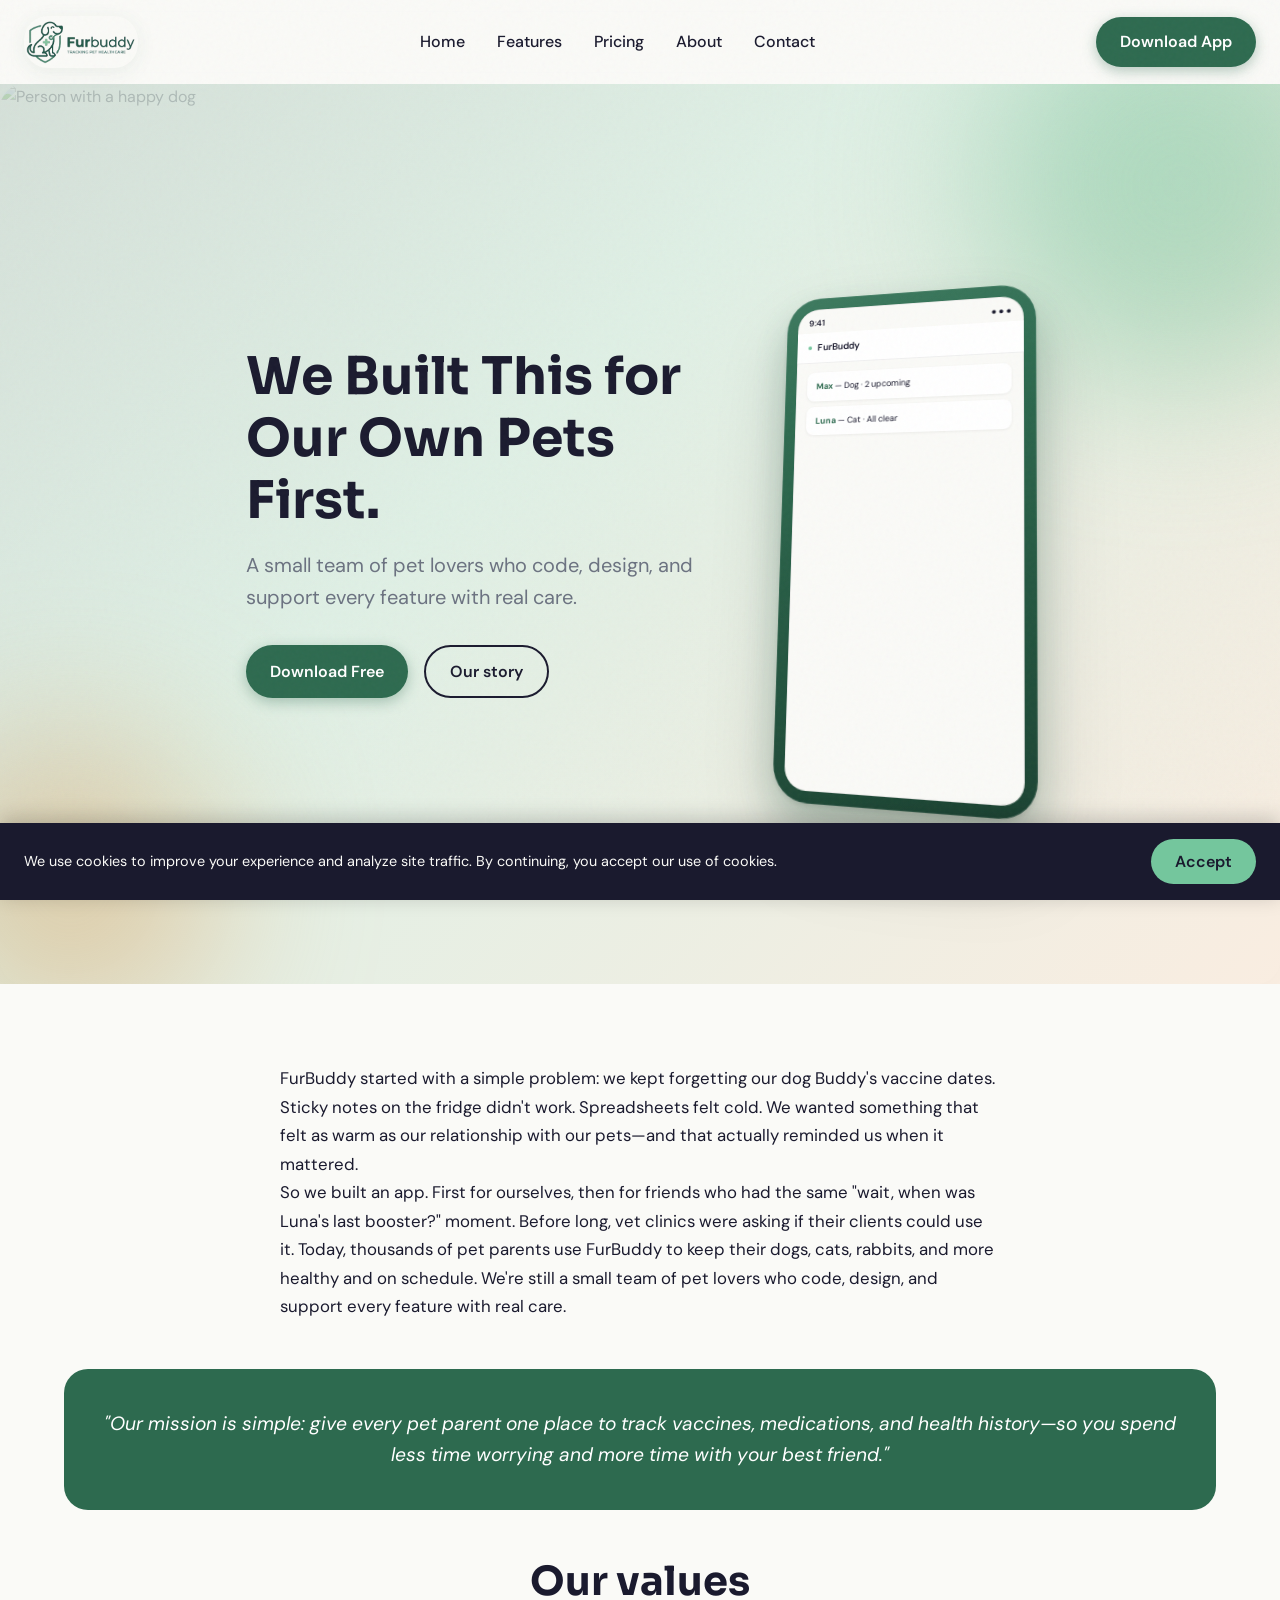
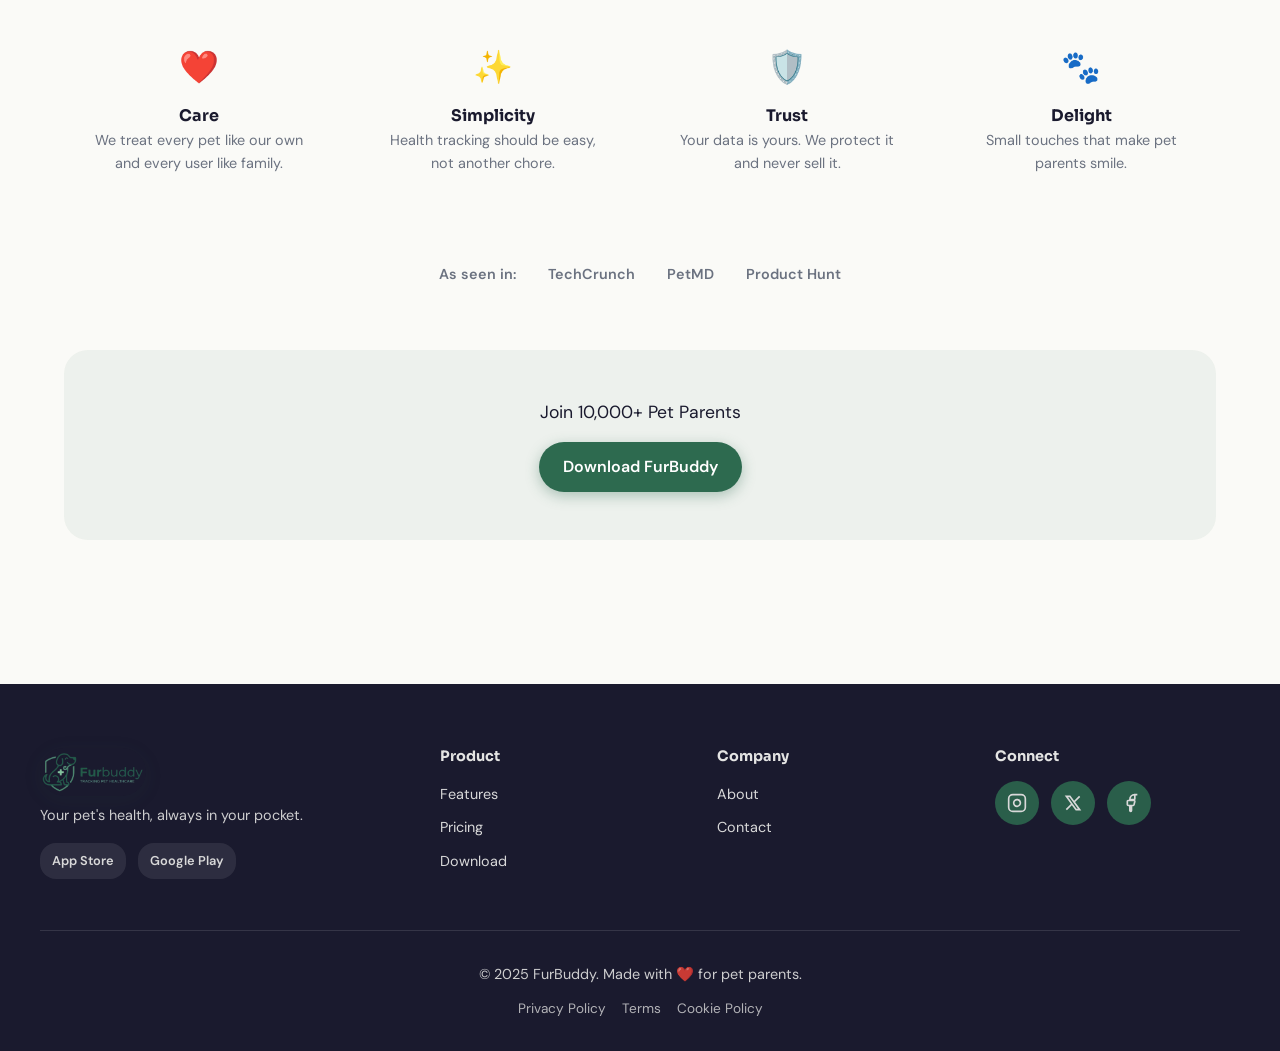
==== about.html @ a491ed52 "First draft complete" ====
<!DOCTYPE html>
<html lang="en">
<head>
  <meta charset="UTF-8" />
  <meta name="viewport" content="width=device-width, initial-scale=1.0" />
  <title>About — FurBuddy</title>
  <meta name="description" content="We built FurBuddy for our own pets first. Our story, mission, and values." />
  <link rel="stylesheet" href="css/styles.css" />
</head>
<body>
  <a href="#main-content" class="skip-link">Skip to content</a>

  <header class="navbar" id="navbar" role="banner">
    <a href="index.html" class="nav-brand" aria-label="FurBuddy home">
      <img src="images/Untitled design-2.png" alt="FurBuddy" class="nav-logo" />
    </a>
    <nav class="nav-links" aria-label="Main navigation">
      <a href="index.html">Home</a>
      <a href="features.html">Features</a>
      <a href="pricing.html">Pricing</a>
      <a href="about.html">About</a>
      <a href="contact.html">Contact</a>
    </nav>
    <a href="pricing.html#download" class="btn btn-primary nav-cta">Download App</a>
    <button type="button" class="hamburger" id="hamburger" aria-label="Open menu" aria-expanded="false">
      <span></span><span></span><span></span>
    </button>
  </header>

  <div class="drawer-overlay" id="drawer-overlay" aria-hidden="true"></div>
  <div class="nav-drawer" id="nav-drawer" role="dialog" aria-label="Mobile menu">
    <a href="index.html">Home</a>
    <a href="features.html">Features</a>
    <a href="pricing.html">Pricing</a>
    <a href="about.html">About</a>
    <a href="contact.html">Contact</a>
    <a href="pricing.html#download" class="btn btn-primary">Download App</a>
  </div>

  <main id="main-content">
    <section class="hero hero-photo-wrap hero-about" aria-labelledby="hero-heading">
      <img src="https://images.unsplash.com/photo-1587300003388-59208cc962cb?w=1920&q=80" alt="Person with a happy dog" class="hero-photo" />
      <div class="hero-bg"></div>
      <div class="hero-blob hero-blob-1" aria-hidden="true"></div>
      <div class="hero-blob hero-blob-2" aria-hidden="true"></div>
      <div class="hero-content">
        <h1 id="hero-heading">We Built This for Our Own Pets First.</h1>
        <p class="subheadline">A small team of pet lovers who code, design, and support every feature with real care.</p>
        <div class="hero-ctas">
          <a href="pricing.html#download" class="btn btn-primary">Download Free</a>
          <a href="#our-story" class="btn btn-ghost">Our story</a>
        </div>
      </div>
      <div class="phone-mockup-wrap" aria-hidden="true">
        <div class="phone-mockup">
          <div class="screen">
            <div class="mock-status">9:41<span>● ● ●</span></div>
            <div class="mock-nav"><span class="dot"></span> FurBuddy</div>
            <div class="mock-body">
              <div class="mock-card"><strong>Max</strong> — Dog · 2 upcoming</div>
              <div class="mock-card"><strong>Luna</strong> — Cat · All clear</div>
            </div>
          </div>
        </div>
      </div>
    </section>

    <section class="section" id="our-story">
      <div class="container">
        <div class="story-section">
          <p>FurBuddy started with a simple problem: we kept forgetting our dog Buddy's vaccine dates. Sticky notes on the fridge didn't work. Spreadsheets felt cold. We wanted something that felt as warm as our relationship with our pets—and that actually reminded us when it mattered.</p>
          <p>So we built an app. First for ourselves, then for friends who had the same "wait, when was Luna's last booster?" moment. Before long, vet clinics were asking if their clients could use it. Today, thousands of pet parents use FurBuddy to keep their dogs, cats, rabbits, and more healthy and on schedule. We're still a small team of pet lovers who code, design, and support every feature with real care.</p>
        </div>

        <blockquote class="mission-card">
          "Our mission is simple: give every pet parent one place to track vaccines, medications, and health history—so you spend less time worrying and more time with your best friend."
        </blockquote>

        <h2 class="section-title">Our values</h2>
        <div class="values-grid">
          <article class="value-card">
            <div class="icon">❤️</div>
            <h4>Care</h4>
            <p>We treat every pet like our own and every user like family.</p>
          </article>
          <article class="value-card">
            <div class="icon">✨</div>
            <h4>Simplicity</h4>
            <p>Health tracking should be easy, not another chore.</p>
          </article>
          <article class="value-card">
            <div class="icon">🛡️</div>
            <h4>Trust</h4>
            <p>Your data is yours. We protect it and never sell it.</p>
          </article>
          <article class="value-card">
            <div class="icon">🐾</div>
            <h4>Delight</h4>
            <p>Small touches that make pet parents smile.</p>
          </article>
        </div>

        <div class="press-strip">
          <span>As seen in:</span>
          <span>TechCrunch</span>
          <span>PetMD</span>
          <span>Product Hunt</span>
        </div>

        <div class="cta-strip">
          <p>Join 10,000+ Pet Parents</p>
          <a href="pricing.html#download" class="btn btn-primary">Download FurBuddy</a>
        </div>
      </div>
    </section>
  </main>

  <footer class="footer" role="contentinfo">
    <div class="footer-grid">
      <div>
        <div class="footer-brand">
          <img src="images/Untitled design-2.png" alt="FurBuddy" class="footer-logo" />
        </div>
        <p class="footer-tagline">Your pet's health, always in your pocket.</p>
        <div class="footer-badges">
          <a href="#">App Store</a>
          <a href="#">Google Play</a>
        </div>
      </div>
      <div>
        <h4>Product</h4>
        <ul>
          <li><a href="features.html">Features</a></li>
          <li><a href="pricing.html">Pricing</a></li>
          <li><a href="#">Download</a></li>
        </ul>
      </div>
      <div>
        <h4>Company</h4>
        <ul>
          <li><a href="about.html">About</a></li>
          <li><a href="contact.html">Contact</a></li>
        </ul>
      </div>
      <div>
        <h4>Connect</h4>
        <div class="social-buttons">
          <a href="#" aria-label="Instagram"><svg xmlns="http://www.w3.org/2000/svg" viewBox="0 0 24 24" fill="none" stroke="currentColor" stroke-width="2"><rect x="2" y="2" width="20" height="20" rx="5"/><path d="M16 11.37A4 4 0 1 1 12.63 8 4 4 0 0 1 16 11.37z"/><line x1="17.5" y1="6.5" x2="17.51" y2="6.5"/></svg></a>
          <a href="#" aria-label="Twitter"><svg xmlns="http://www.w3.org/2000/svg" viewBox="0 0 24 24" fill="none" stroke="currentColor" stroke-width="2"><path d="M4 4l11.733 16h4.267l-11.733 -16z"/><path d="M4 20l6.768 -6.768m2.46 -2.46l6.772 -6.772"/></svg></a>
          <a href="#" aria-label="Facebook"><svg xmlns="http://www.w3.org/2000/svg" viewBox="0 0 24 24" fill="none" stroke="currentColor" stroke-width="2"><path d="M18 2a1 1 0 0 1 .993 .883l.007 .117v4a1 1 0 0 1 -.883 .993l-.117 .007h-3v1h3a1 1 0 0 1 .991 1.131l-.02 .112l-1 4a1 1 0 0 1 -.858 .75l-.112 .009h-2v6a1 1 0 0 1 -1.993 .117l-.007 -.117v-6h-2a1 1 0 0 1 -.993 -.883l-.007 -.117v-4a1 1 0 0 1 .883 -.993l.117 -.007h2v-1a6 6 0 0 1 5.775 -5.996l.225 -.004h3z"/></svg></a>
        </div>
      </div>
    </div>
    <div class="footer-bottom">
      © 2025 FurBuddy. Made with ❤️ for pet parents.
      <div class="footer-legal">
        <a href="#">Privacy Policy</a>
        <a href="#">Terms</a>
        <a href="#">Cookie Policy</a>
      </div>
    </div>
  </footer>

  <div class="cookie-banner" id="cookie-banner" role="dialog" aria-label="Cookie consent">
    <p>We use cookies to improve your experience and analyze site traffic. By continuing, you accept our use of cookies.</p>
    <button type="button" class="btn" id="cookie-accept" aria-label="Accept cookies">Accept</button>
  </div>

  <script src="js/main.js"></script>
</body>
</html>
---- css/styles.css ----
/* ============================================
   FurBuddy — Design System & Global Styles
   ============================================ */

@import url('https://fonts.googleapis.com/css2?family=DM+Sans:ital,opsz,wght@0,9..40,400;0,9..40,500;0,9..40,600;1,9..40,400&family=Sora:wght@600;700;800&display=swap');

:root {
  --primary: #2D6A4F;
  --accent: #F4A261;
  --highlight: #74C69D;
  --bg: #FAFAF7;
  --text: #1A1A2E;
  --muted: #6B7280;
  --white: #ffffff;
  --shadow-soft: 0 4px 20px rgba(45, 106, 79, 0.08);
  --shadow-card: 0 8px 30px rgba(45, 106, 79, 0.12);
  --radius: 1rem;
  --radius-lg: 1.5rem;
  --radius-xl: 2rem;
  --transition: 0.3s ease;
}

*,
*::before,
*::after {
  box-sizing: border-box;
  margin: 0;
  padding: 0;
}

html {
  scroll-behavior: smooth;
}

body {
  font-family: 'DM Sans', sans-serif;
  font-size: 1rem;
  line-height: 1.6;
  color: var(--text);
  background: var(--bg);
  overflow-x: hidden;
}

/* Grain overlay */
body::before {
  content: '';
  position: fixed;
  inset: 0;
  background-image: url("data:image/svg+xml,%3Csvg viewBox='0 0 256 256' xmlns='http://www.w3.org/2000/svg'%3E%3Cfilter id='noise'%3E%3CfeTurbulence type='fractalNoise' baseFrequency='0.9' numOctaves='4' stitchTiles='stitch'/%3E%3C/filter%3E%3Crect width='100%25' height='100%25' filter='url(%23noise)' opacity='0.03'/%3E%3C/svg%3E");
  pointer-events: none;
  z-index: 9999;
}

h1, h2, h3, h4 {
  font-family: 'Sora', sans-serif;
  font-weight: 700;
  line-height: 1.2;
}

a {
  color: inherit;
  text-decoration: none;
}

img {
  max-width: 100%;
  height: auto;
  display: block;
  object-fit: cover;
  border-radius: var(--radius-lg);
  box-shadow: var(--shadow-soft);
}

/* Skip to content */
.skip-link {
  position: absolute;
  top: -100px;
  left: 1rem;
  background: var(--primary);
  color: white;
  padding: 0.75rem 1.25rem;
  border-radius: var(--radius);
  font-weight: 600;
  z-index: 10000;
  transition: top 0.2s;
}
.skip-link:focus {
  top: 1rem;
  outline: 2px solid var(--accent);
  outline-offset: 2px;
}

/* ========== NAVBAR ========== */
.navbar {
  position: sticky;
  top: 0;
  z-index: 1000;
  display: flex;
  align-items: center;
  justify-content: space-between;
  padding: 1rem 1.5rem;
  background: rgba(250, 250, 247, 0.85);
  backdrop-filter: blur(12px);
  -webkit-backdrop-filter: blur(12px);
  transition: box-shadow var(--transition);
}
.navbar.scrolled {
  box-shadow: var(--shadow-soft);
}

.nav-brand {
  display: flex;
  align-items: center;
  gap: 0.5rem;
  font-family: 'Sora', sans-serif;
  font-weight: 700;
  font-size: 1.25rem;
  color: var(--text);
}
.nav-brand img.nav-logo {
  height: 52px;
  width: auto;
  display: block;
}
.nav-brand svg {
  width: 28px;
  height: 28px;
  color: var(--primary);
}

.nav-links {
  display: none;
}
@media (min-width: 768px) {
  .nav-links {
    display: flex;
    align-items: center;
    gap: 2rem;
  }
}
.nav-links a {
  font-weight: 500;
  color: var(--text);
  transition: color var(--transition);
}
.nav-links a:hover {
  color: var(--primary);
}

.nav-cta {
  display: none;
}
@media (min-width: 768px) {
  .nav-cta {
    display: block;
  }
}

/* Hamburger */
.hamburger {
  display: flex;
  flex-direction: column;
  gap: 5px;
  background: none;
  border: none;
  cursor: pointer;
  padding: 0.5rem;
  aria-label: "Open menu";
}
@media (min-width: 768px) {
  .hamburger {
    display: none;
  }
}
.hamburger span {
  width: 24px;
  height: 2px;
  background: var(--text);
  border-radius: 2px;
  transition: var(--transition);
}
.hamburger.open span:nth-child(1) {
  transform: rotate(45deg) translate(5px, 5px);
}
.hamburger.open span:nth-child(2) {
  opacity: 0;
}
.hamburger.open span:nth-child(3) {
  transform: rotate(-45deg) translate(5px, -5px);
}

/* Mobile drawer */
.nav-drawer {
  position: fixed;
  top: 0;
  right: -100%;
  width: 280px;
  max-width: 85vw;
  height: 100vh;
  background: var(--white);
  box-shadow: -4px 0 24px rgba(0,0,0,0.1);
  z-index: 999;
  padding: 4rem 1.5rem 2rem;
  transition: right 0.3s ease;
  display: flex;
  flex-direction: column;
  gap: 1.5rem;
}
.nav-drawer.open {
  right: 0;
}
.nav-drawer a {
  font-weight: 500;
  font-size: 1.1rem;
}
.nav-drawer .btn-primary {
  margin-top: auto;
}
.drawer-overlay {
  position: fixed;
  inset: 0;
  background: rgba(0,0,0,0.3);
  opacity: 0;
  pointer-events: none;
  z-index: 998;
  transition: opacity 0.3s;
}
.drawer-overlay.open {
  opacity: 1;
  pointer-events: auto;
}

/* ========== BUTTONS ========== */
.btn {
  display: inline-flex;
  align-items: center;
  justify-content: center;
  gap: 0.5rem;
  padding: 0.75rem 1.5rem;
  font-family: 'DM Sans', sans-serif;
  font-weight: 600;
  font-size: 1rem;
  border-radius: 9999px;
  border: none;
  cursor: pointer;
  transition: all var(--transition);
}
.btn:focus-visible {
  outline: 2px solid var(--accent);
  outline-offset: 2px;
}

.btn-primary {
  background: var(--primary);
  color: white;
  box-shadow: 0 4px 14px rgba(45, 106, 79, 0.35);
}
.btn-primary:hover {
  background: #245a42;
  box-shadow: 0 6px 20px rgba(244, 162, 97, 0.4);
  transform: translateY(-1px);
}

.btn-ghost {
  background: transparent;
  color: var(--text);
  border: 2px solid var(--text);
}
.btn-ghost:hover {
  border-color: var(--primary);
  color: var(--primary);
}

.btn-accent {
  background: var(--accent);
  color: var(--text);
}
.btn-accent:hover {
  filter: brightness(1.05);
  transform: translateY(-1px);
}

/* ========== LAYOUT ========== */
.container {
  width: 100%;
  max-width: 1200px;
  margin: 0 auto;
  padding: 0 1.5rem;
}

.section {
  padding: 4rem 0;
}
@media (min-width: 1024px) {
  .section {
    padding: 5rem 0;
  }
}

.section-title {
  font-size: clamp(1.75rem, 4vw, 2.5rem);
  text-align: center;
  margin-bottom: 0.75rem;
  color: var(--text);
}
.section-subtitle {
  text-align: center;
  color: var(--muted);
  max-width: 600px;
  margin: 0 auto 3rem;
  font-size: 1.1rem;
}

/* ========== HERO ========== */
.hero {
  min-height: 100vh;
  display: flex;
  flex-direction: column;
  align-items: center;
  justify-content: center;
  padding: 6rem 1.5rem 4rem;
  position: relative;
  overflow: hidden;
}
@media (min-width: 1024px) {
  .hero {
    flex-direction: row;
    flex-wrap: wrap;
    justify-content: center;
    align-items: center;
    gap: 2rem 3rem;
    padding: 5rem 2rem 4rem;
  }
}
.hero-bg {
  position: absolute;
  inset: 0;
  background: linear-gradient(135deg, rgba(45, 106, 79, 0.18) 0%, rgba(116, 198, 157, 0.2) 40%, rgba(244, 162, 97, 0.15) 100%);
  z-index: 1;
}
.hero-blob {
  position: absolute;
  border-radius: 50%;
  filter: blur(80px);
  opacity: 0.5;
  z-index: 0;
}
.hero-blob-1 {
  width: 400px;
  height: 400px;
  background: var(--highlight);
  top: -100px;
  right: -100px;
  animation: float 8s ease-in-out infinite;
}
.hero-blob-2 {
  width: 300px;
  height: 300px;
  background: var(--accent);
  bottom: -50px;
  left: -80px;
  animation: float 10s ease-in-out infinite reverse;
}
@keyframes float {
  0%, 100% { transform: translate(0, 0) scale(1); }
  50% { transform: translate(20px, -20px) scale(1.05); }
}

.hero-content {
  position: relative;
  z-index: 2;
  text-align: center;
  max-width: 700px;
}
@media (min-width: 1024px) {
  .hero-content {
    max-width: 480px;
    text-align: left;
    flex: 0 1 auto;
  }
  .hero .hero-ctas {
    justify-content: flex-start;
  }
  .hero .hero-trust {
    justify-content: flex-start;
  }
}
.hero h1 {
  font-size: clamp(2rem, 5vw, 3.25rem);
  margin-bottom: 1rem;
  color: var(--text);
}
.hero .subheadline {
  font-size: clamp(1rem, 2vw, 1.25rem);
  color: var(--muted);
  margin-bottom: 2rem;
  line-height: 1.6;
}
.hero-ctas {
  display: flex;
  flex-wrap: wrap;
  gap: 1rem;
  justify-content: center;
  margin-bottom: 2.5rem;
}
.hero-trust {
  font-size: 0.9rem;
  color: var(--muted);
  display: flex;
  flex-wrap: wrap;
  align-items: center;
  justify-content: center;
  gap: 0.5rem;
}
.hero-trust span:not(.sep) {
  display: inline-flex;
  align-items: center;
  gap: 0.25rem;
}
.hero-trust .sep {
  opacity: 0.5;
}

/* Phone mockup — 3D tilt, depth, app-style screen */
.phone-mockup-wrap {
  perspective: 1200px;
  margin-top: 2rem;
  position: relative;
  z-index: 2;
}
@media (min-width: 1024px) {
  .hero .phone-mockup-wrap {
    margin-top: 0;
    flex: 0 0 auto;
  }
}
.phone-mockup {
  position: relative;
  z-index: 1;
  width: 260px;
  height: 520px;
  margin: 0 auto;
  background: linear-gradient(165deg, #3d7a5f 0%, var(--primary) 25%, #1b4332 100%);
  border-radius: 2.25rem;
  padding: 12px;
  box-shadow:
    0 0 0 1px rgba(255,255,255,0.08) inset,
    0 2px 4px rgba(0,0,0,0.1),
    0 20px 40px rgba(45, 106, 79, 0.25),
    0 40px 80px rgba(0,0,0,0.15);
  animation: phoneFloat 4s ease-in-out infinite;
  transform: perspective(1200px) rotateY(-8deg) rotateX(4deg);
}
.hero .phone-mockup-wrap .phone-mockup {
  transform: perspective(1200px) rotateY(-10deg) rotateX(5deg);
}
.feature-block-visual .phone-mockup {
  width: 220px;
  height: 440px;
  transform: perspective(1000px) rotateY(8deg) rotateX(2deg);
}
.feature-block-visual.reverse .phone-mockup {
  transform: perspective(1000px) rotateY(-8deg) rotateX(2deg);
}
@keyframes phoneFloat {
  0%, 100% { transform: perspective(1200px) rotateY(-8deg) rotateX(4deg) translateY(0); }
  50% { transform: perspective(1200px) rotateY(-8deg) rotateX(4deg) translateY(-12px); }
}
.hero .phone-mockup-wrap .phone-mockup {
  animation: phoneFloatHero 4s ease-in-out infinite;
}
@keyframes phoneFloatHero {
  0%, 100% { transform: perspective(1200px) rotateY(-10deg) rotateX(5deg) translateY(0); }
  50% { transform: perspective(1200px) rotateY(-10deg) rotateX(5deg) translateY(-12px); }
}
.phone-mockup .screen {
  width: 100%;
  height: 100%;
  background: var(--bg);
  border-radius: 1.4rem;
  overflow: hidden;
  display: flex;
  flex-direction: column;
  font-size: 10px;
  box-shadow: 0 0 0 1px rgba(0,0,0,0.06) inset;
}
.phone-mockup .mock-status {
  display: flex;
  justify-content: space-between;
  align-items: center;
  padding: 8px 12px 4px;
  font-size: 9px;
  font-weight: 600;
  color: var(--text);
}
.phone-mockup .mock-nav {
  display: flex;
  align-items: center;
  gap: 6px;
  padding: 8px 12px;
  background: var(--white);
  border-bottom: 1px solid rgba(0,0,0,0.06);
  font-weight: 600;
  color: var(--text);
}
.phone-mockup .mock-nav .dot { width: 4px; height: 4px; border-radius: 50%; background: var(--highlight); }
.phone-mockup .mock-body { flex: 1; padding: 10px 12px; overflow: hidden; }
.phone-mockup .mock-row {
  display: flex;
  align-items: center;
  gap: 8px;
  padding: 6px 0;
  border-bottom: 1px solid rgba(0,0,0,0.06);
  font-size: 9px;
  color: var(--text);
}
.phone-mockup .mock-row:last-child { border-bottom: none; }
.phone-mockup .mock-row .icon {
  width: 20px; height: 20px; border-radius: 6px;
  background: rgba(116, 198, 157, 0.4);
  flex-shrink: 0;
}
.phone-mockup .mock-row .icon.amber { background: rgba(244, 162, 97, 0.4); }
.phone-mockup .mock-card {
  background: var(--white);
  border-radius: 8px;
  padding: 8px 10px;
  margin-bottom: 6px;
  box-shadow: 0 1px 3px rgba(0,0,0,0.06);
  font-size: 9px;
  color: var(--text);
}
.phone-mockup .mock-card strong { color: var(--primary); }
.phone-mockup .mock-cal {
  display: grid;
  grid-template-columns: repeat(7, 1fr);
  gap: 2px;
  font-size: 8px;
  text-align: center;
  color: var(--muted);
}
.phone-mockup .mock-cal span.today { background: var(--primary); color: white; border-radius: 4px; }
.phone-mockup .screen-label {
  background: var(--highlight);
  color: var(--text);
  padding: 0.5rem;
  border-radius: 0.5rem;
  margin-bottom: 0.5rem;
  font-weight: 600;
  font-size: 10px;
}
.phone-mockup .screen-label.amber { background: rgba(244, 162, 97, 0.3); }

/* Hero & section photos */
.hero-photo {
  position: absolute;
  z-index: 0;
  inset: 0;
  object-fit: cover;
  object-position: center 35%;
  width: 100%;
  height: 100%;
  opacity: 0.22;
}
.hero-photo-wrap { position: relative; overflow: hidden; }
.feature-block-photo {
  width: 100%;
  max-width: 100%;
  height: auto;
  aspect-ratio: 16/10;
  max-height: 200px;
  object-fit: cover;
  object-position: center center;
  border-radius: var(--radius-lg);
  box-shadow: var(--shadow-card);
}
@media (min-width: 768px) {
  .feature-block-photo {
    max-height: 220px;
  }
}
.testimonial-card .avatar-img {
  width: 56px;
  height: 56px;
  min-width: 56px;
  min-height: 56px;
  border-radius: 50%;
  object-fit: cover;
  margin-bottom: 1rem;
  flex-shrink: 0;
  display: block;
}
.about-hero-photo {
  width: 100%;
  max-width: 720px;
  margin: 1.5rem auto 2.5rem;
  aspect-ratio: 16/9;
  max-height: 320px;
  object-fit: cover;
  object-position: center center;
  border-radius: var(--radius-lg);
  box-shadow: var(--shadow-card);
  display: block;
}
.team-card .team-photo {
  width: 80px;
  height: 80px;
  min-width: 80px;
  min-height: 80px;
  border-radius: 50%;
  object-fit: cover;
  margin: 0 auto 1rem;
  display: block;
  flex-shrink: 0;
}

/* ========== FEATURE CARDS ========== */
.features-grid {
  display: grid;
  grid-template-columns: 1fr;
  gap: 1.5rem;
}
@media (min-width: 640px) {
  .features-grid {
    grid-template-columns: repeat(2, 1fr);
  }
}
@media (min-width: 1024px) {
  .features-grid {
    grid-template-columns: repeat(3, 1fr);
    gap: 2rem;
  }
}

.feature-card {
  background: var(--white);
  padding: 1.75rem;
  border-radius: var(--radius-lg);
  box-shadow: var(--shadow-soft);
  transition: transform var(--transition), box-shadow var(--transition);
}
.feature-card:hover {
  transform: translateY(-6px);
  box-shadow: var(--shadow-card);
}
.feature-card .icon-wrap {
  width: 48px;
  height: 48px;
  border-radius: 50%;
  display: flex;
  align-items: center;
  justify-content: center;
  margin-bottom: 1rem;
  font-size: 1.5rem;
}
.feature-card .icon-wrap.green { background: rgba(116, 198, 157, 0.3); }
.feature-card .icon-wrap.amber { background: rgba(244, 162, 97, 0.3); }
.feature-card .icon-wrap.primary { background: rgba(45, 106, 79, 0.15); }
.feature-card h3 {
  font-size: 1.15rem;
  margin-bottom: 0.5rem;
  color: var(--text);
}
.feature-card p {
  color: var(--muted);
  font-size: 0.95rem;
}

/* ========== TESTIMONIALS ========== */
.testimonials {
  overflow: hidden;
}
.testimonials-grid {
  display: grid;
  grid-template-columns: 1fr;
  gap: 1.5rem;
  align-items: stretch;
}
@media (min-width: 768px) {
  .testimonials-grid {
    grid-template-columns: repeat(3, 1fr);
  }
}

.testimonial-card {
  background: var(--white);
  padding: 1.5rem;
  border-radius: var(--radius-lg);
  box-shadow: var(--shadow-soft);
  display: flex;
  flex-direction: column;
  min-height: 100%;
}
.testimonial-card .avatar {
  width: 48px;
  height: 48px;
  border-radius: 50%;
  display: flex;
  align-items: center;
  justify-content: center;
  font-family: 'Sora', sans-serif;
  font-weight: 700;
  color: white;
  margin-bottom: 1rem;
  font-size: 1.1rem;
}
.testimonial-card .quote {
  font-style: italic;
  color: var(--text);
  margin-bottom: 0.75rem;
  font-size: 0.95rem;
  flex: 1;
  line-height: 1.5;
}
.testimonial-card .author {
  font-size: 0.9rem;
  color: var(--muted);
  margin-top: auto;
}

/* ========== APP BANNER ========== */
.app-banner {
  background: linear-gradient(135deg, var(--primary) 0%, #1b4332 100%);
  padding: 4rem 1.5rem;
  text-align: center;
  color: white;
}
.app-banner h2 {
  font-size: clamp(1.5rem, 3vw, 2rem);
  margin-bottom: 1.5rem;
}
.app-badges {
  display: flex;
  flex-wrap: wrap;
  gap: 1rem;
  justify-content: center;
  align-items: center;
}
.app-badges a {
  display: inline-flex;
  align-items: center;
  gap: 0.5rem;
  background: rgba(255,255,255,0.15);
  padding: 0.75rem 1.25rem;
  border-radius: var(--radius);
  color: white;
  font-weight: 600;
  transition: background var(--transition);
}
.app-badges a:hover {
  background: rgba(255,255,255,0.25);
}
.app-badges svg {
  width: 24px;
  height: 24px;
}

/* ========== PAGE HERO (inner pages) ========== */
.page-hero {
  padding: 6rem 1.5rem 3rem;
  text-align: center;
  background: linear-gradient(180deg, rgba(45, 106, 79, 0.06) 0%, transparent 100%);
}
.page-hero h1 {
  font-size: clamp(1.75rem, 4vw, 2.75rem);
  color: var(--text);
}

/* ========== FEATURE BLOCKS (alternating) ========== */
.feature-block {
  display: grid;
  grid-template-columns: 1fr;
  gap: 2rem;
  align-items: center;
  padding: 3rem 0;
}
@media (min-width: 1024px) {
  .feature-block {
    grid-template-columns: 1fr 1fr;
    gap: 4rem;
  }
  .feature-block.reverse .feature-block-content {
    order: 2;
  }
  .feature-block.reverse .feature-block-visual {
    order: 1;
  }
}
.feature-block h2 {
  font-size: 1.5rem;
  margin-bottom: 1rem;
  color: var(--text);
}
.feature-block ul {
  list-style: none;
}
.feature-block li {
  display: flex;
  align-items: flex-start;
  gap: 0.75rem;
  margin-bottom: 0.75rem;
  color: var(--muted);
}
.feature-block li::before {
  content: '✓';
  color: var(--highlight);
  font-weight: 700;
  flex-shrink: 0;
}
.feature-block-visual {
  display: flex;
  flex-direction: column;
  gap: 1.25rem;
  max-width: 360px;
  margin: 0 auto;
}
@media (min-width: 1024px) {
  .feature-block-visual {
    margin: 0;
    max-width: 100%;
  }
}
.feature-block-visual .phone-mockup {
  margin: 0 auto;
}
.feature-block-visual .feature-block-photo {
  order: -1;
  width: 100%;
}

/* First feature block: content only (no image/mockup — hero already has it) */
.feature-block-first {
  grid-template-columns: 1fr;
}
.feature-block-first .feature-block-content {
  max-width: 640px;
  margin: 0 auto;
  text-align: center;
}
.feature-block-first .feature-block-content ul {
  display: inline-block;
  text-align: left;
}

/* ========== FEATURE CARDS WIDE (Features page) ========== */
.feature-cards-wide {
  display: grid;
  grid-template-columns: 1fr;
  gap: 1.5rem;
  margin-bottom: 2rem;
}
@media (min-width: 768px) {
  .feature-cards-wide {
    grid-template-columns: repeat(2, 1fr);
    gap: 2rem;
  }
}

.feature-card-wide {
  display: flex;
  flex-direction: column;
  align-items: flex-start;
  gap: 1.25rem;
  background: var(--white);
  padding: 1.75rem;
  border-radius: var(--radius-lg);
  box-shadow: var(--shadow-soft);
  transition: transform var(--transition), box-shadow var(--transition);
}
@media (min-width: 640px) {
  .feature-card-wide {
    flex-direction: row;
    align-items: center;
    gap: 1.5rem;
    padding: 2rem;
  }
}
.feature-card-wide:hover {
  transform: translateY(-4px);
  box-shadow: var(--shadow-card);
}

.feature-card-wide-icon {
  width: 88px;
  height: 88px;
  min-width: 88px;
  min-height: 88px;
  display: flex;
  align-items: center;
  justify-content: center;
  font-size: 2.75rem;
  line-height: 1;
  border-radius: 1.25rem;
  background: linear-gradient(145deg, rgba(116, 198, 157, 0.35) 0%, rgba(45, 106, 79, 0.2) 100%);
  box-shadow:
    0 4px 0 rgba(45, 106, 79, 0.2),
    0 8px 20px rgba(45, 106, 79, 0.15);
  transform: perspective(400px) rotateY(-5deg) rotateX(5deg);
  transition: transform var(--transition);
}
.feature-card-wide:hover .feature-card-wide-icon {
  transform: perspective(400px) rotateY(0deg) rotateX(0deg) scale(1.05);
}
.feature-card-wide:nth-child(2) .feature-card-wide-icon {
  background: linear-gradient(145deg, rgba(244, 162, 97, 0.35) 0%, rgba(244, 162, 97, 0.2) 100%);
  box-shadow: 0 4px 0 rgba(180, 120, 60, 0.25), 0 8px 20px rgba(244, 162, 97, 0.2);
}
.feature-card-wide:nth-child(3) .feature-card-wide-icon {
  background: linear-gradient(145deg, rgba(45, 106, 79, 0.25) 0%, rgba(27, 67, 50, 0.2) 100%);
  box-shadow: 0 4px 0 rgba(27, 67, 50, 0.25), 0 8px 20px rgba(45, 106, 79, 0.18);
}
.feature-card-wide:nth-child(4) .feature-card-wide-icon {
  background: linear-gradient(145deg, rgba(116, 198, 157, 0.4) 0%, rgba(74, 198, 157, 0.25) 100%);
  box-shadow: 0 4px 0 rgba(45, 106, 79, 0.2), 0 8px 20px rgba(116, 198, 157, 0.2);
}

.feature-card-wide-content h3 {
  font-family: 'Sora', sans-serif;
  font-size: 1.25rem;
  font-weight: 700;
  color: var(--text);
  margin-bottom: 0.5rem;
}
.feature-card-wide-content p {
  font-size: 0.95rem;
  color: var(--muted);
  line-height: 1.6;
  margin: 0;
}

/* ========== PRICING ========== */
.pricing-toggle-wrap {
  display: flex;
  align-items: center;
  justify-content: center;
  gap: 1rem;
  margin-bottom: 2.5rem;
}
.pricing-toggle-wrap span {
  color: var(--muted);
  font-weight: 500;
}
.pricing-toggle {
  position: relative;
  width: 56px;
  height: 28px;
  background: var(--primary);
  border-radius: 9999px;
  cursor: pointer;
}
.pricing-toggle::after {
  content: '';
  position: absolute;
  top: 3px;
  left: 3px;
  width: 22px;
  height: 22px;
  background: white;
  border-radius: 50%;
  transition: transform 0.3s;
}
.pricing-toggle.annual::after {
  transform: translateX(28px);
}
.pricing-badge {
  background: var(--highlight);
  color: var(--text);
  font-size: 0.75rem;
  font-weight: 700;
  padding: 0.25rem 0.5rem;
  border-radius: 0.5rem;
}

.pricing-grid {
  display: grid;
  grid-template-columns: 1fr;
  gap: 1.5rem;
  margin-bottom: 3rem;
}
@media (min-width: 1024px) {
  .pricing-grid {
    grid-template-columns: repeat(3, 1fr);
    align-items: stretch;
  }
}

.pricing-card {
  background: var(--white);
  padding: 2rem;
  border-radius: var(--radius-lg);
  box-shadow: var(--shadow-soft);
  border: 2px solid transparent;
  position: relative;
  display: flex;
  flex-direction: column;
}
.pricing-card.popular {
  border-color: var(--primary);
  box-shadow: 0 8px 30px rgba(45, 106, 79, 0.2);
}
.pricing-card .badge {
  position: absolute;
  top: -10px;
  left: 50%;
  transform: translateX(-50%);
  background: var(--primary);
  color: white;
  font-size: 0.75rem;
  font-weight: 700;
  padding: 0.35rem 0.75rem;
  border-radius: 9999px;
}
.pricing-card h3 {
  font-size: 1.25rem;
  margin-bottom: 0.25rem;
}
.pricing-card .tagline {
  font-size: 0.9rem;
  color: var(--muted);
  margin-bottom: 1rem;
}
.pricing-card .price {
  font-family: 'Sora', sans-serif;
  font-size: 2rem;
  font-weight: 800;
  color: var(--primary);
  margin-bottom: 0.5rem;
}
.pricing-card .price-note {
  font-size: 0.85rem;
  color: var(--muted);
  margin-bottom: 1.5rem;
}
.pricing-card ul {
  list-style: none;
  flex: 1;
}
.pricing-card li {
  display: flex;
  align-items: center;
  gap: 0.5rem;
  margin-bottom: 0.5rem;
  font-size: 0.95rem;
  color: var(--text);
}
.pricing-card li::before {
  content: '✓';
  color: var(--highlight);
  font-weight: 700;
}
.pricing-card .btn {
  width: 100%;
  margin-top: 1.5rem;
}

/* FAQ */
.faq-list {
  max-width: 700px;
  margin: 0 auto;
}
.faq-item {
  border-bottom: 1px solid rgba(0,0,0,0.08);
}
.faq-item button {
  width: 100%;
  display: flex;
  align-items: center;
  justify-content: space-between;
  padding: 1.25rem 0;
  background: none;
  border: none;
  font-family: 'Sora', sans-serif;
  font-weight: 600;
  font-size: 1rem;
  text-align: left;
  color: var(--text);
  cursor: pointer;
  transition: color var(--transition);
}
.faq-item button:hover {
  color: var(--primary);
}
.faq-item button:focus-visible {
  outline: 2px solid var(--accent);
  outline-offset: 2px;
}
.faq-item button .icon {
  flex-shrink: 0;
  transition: transform 0.3s;
}
.faq-item.open button .icon {
  transform: rotate(180deg);
}
.faq-item .content {
  max-height: 0;
  overflow: hidden;
  transition: max-height 0.3s ease;
}
.faq-item .content-inner {
  padding-bottom: 1.25rem;
  color: var(--muted);
  font-size: 0.95rem;
  line-height: 1.6;
}

/* ========== ABOUT ========== */
.story-section {
  max-width: 720px;
  margin: 0 auto 3rem;
  font-size: 1.05rem;
  line-height: 1.7;
  color: var(--text);
}
.mission-card {
  background: var(--primary);
  color: white;
  padding: 2.5rem;
  border-radius: var(--radius-lg);
  text-align: center;
  margin-bottom: 3rem;
  font-size: 1.2rem;
  font-style: italic;
  line-height: 1.6;
}

.team-grid {
  display: grid;
  grid-template-columns: repeat(auto-fill, minmax(200px, 1fr));
  gap: 1.5rem;
  margin-bottom: 3rem;
  align-items: stretch;
}
.team-card {
  text-align: center;
  display: flex;
  flex-direction: column;
  align-items: center;
  min-height: 260px;
}
.team-card .avatar {
  width: 80px;
  height: 80px;
  border-radius: 50%;
  margin: 0 auto 1rem;
  display: flex;
  align-items: center;
  justify-content: center;
  font-family: 'Sora', sans-serif;
  font-weight: 700;
  color: white;
  font-size: 1.5rem;
}
.team-card h4 {
  font-size: 1rem;
  margin-bottom: 0.25rem;
}
.team-card .title {
  font-size: 0.85rem;
  color: var(--muted);
  margin-bottom: 0.5rem;
}
.team-card .pet-fact {
  font-size: 0.85rem;
  color: var(--text);
  font-style: italic;
  margin-top: auto;
}

.values-grid {
  display: grid;
  grid-template-columns: repeat(2, 1fr);
  gap: 1.5rem;
}
@media (min-width: 640px) {
  .values-grid {
    grid-template-columns: repeat(4, 1fr);
  }
}
.value-card {
  text-align: center;
  padding: 1.5rem;
}
.value-card .icon {
  font-size: 2rem;
  margin-bottom: 0.75rem;
}
.value-card h4 {
  font-size: 1rem;
  margin-bottom: 0.25rem;
}
.value-card p {
  font-size: 0.9rem;
  color: var(--muted);
}

.press-strip {
  display: flex;
  flex-wrap: wrap;
  align-items: center;
  justify-content: center;
  gap: 2rem;
  padding: 2rem;
  margin-top: 2rem;
}
.press-strip span {
  font-weight: 600;
  color: var(--muted);
  font-size: 0.9rem;
}

/* ========== CONTACT ========== */
.contact-wrap {
  display: grid;
  grid-template-columns: 1fr;
  gap: 2rem;
  padding: 3rem 0;
}
@media (min-width: 768px) {
  .contact-wrap {
    grid-template-columns: 1fr 1fr;
    gap: 3rem;
  }
}

.contact-info h2 {
  font-size: 1.5rem;
  margin-bottom: 1rem;
  color: var(--text);
}
.contact-info p {
  color: var(--muted);
  margin-bottom: 1rem;
}
.contact-info a[href^="mailto"] {
  color: var(--primary);
  font-weight: 600;
}
.contact-info .response-time {
  font-size: 0.9rem;
  color: var(--muted);
  margin-bottom: 1.5rem;
}
.social-buttons {
  display: flex;
  gap: 0.75rem;
  margin-bottom: 2rem;
}
.social-buttons a {
  width: 44px;
  height: 44px;
  border-radius: 50%;
  background: var(--primary);
  color: white;
  display: flex;
  align-items: center;
  justify-content: center;
  transition: transform var(--transition), background var(--transition);
}
.social-buttons a:hover {
  background: var(--accent);
  transform: scale(1.05);
}
.social-buttons svg {
  width: 20px;
  height: 20px;
}
.paw-decoration {
  margin-top: 2rem;
  opacity: 0.2;
}
.paw-decoration svg {
  width: 120px;
  height: 120px;
  color: var(--primary);
}

.contact-form-wrap {
  background: var(--white);
  padding: 2rem;
  border-radius: var(--radius-lg);
  box-shadow: var(--shadow-soft);
}
.contact-form-wrap label {
  display: block;
  font-weight: 500;
  margin-bottom: 0.35rem;
  color: var(--text);
}
.contact-form-wrap input,
.contact-form-wrap select,
.contact-form-wrap textarea {
  width: 100%;
  padding: 0.75rem 1rem;
  border: 1px solid #e5e7eb;
  border-radius: var(--radius);
  font-family: inherit;
  font-size: 1rem;
  margin-bottom: 1rem;
  transition: border-color var(--transition);
}
.contact-form-wrap input:focus,
.contact-form-wrap select:focus,
.contact-form-wrap textarea:focus {
  outline: none;
  border-color: var(--primary);
  box-shadow: 0 0 0 3px rgba(45, 106, 79, 0.15);
}
.contact-form-wrap .error {
  color: #dc2626;
  font-size: 0.85rem;
  margin-top: -0.5rem;
  margin-bottom: 0.5rem;
}
.contact-form-wrap .success-message {
  display: none;
  text-align: center;
  padding: 2rem;
  color: var(--primary);
  font-weight: 600;
}
.contact-form-wrap .success-message.show {
  display: block;
}
.contact-form-wrap .success-checkmark {
  display: inline-block;
  width: 48px;
  height: 48px;
  line-height: 48px;
  font-size: 1.75rem;
  font-weight: bold;
  color: var(--highlight);
  border: 2px solid var(--highlight);
  border-radius: 50%;
  margin-bottom: 0.75rem;
  animation: checkPop 0.4s ease-out;
}
@keyframes checkPop {
  0% { transform: scale(0); opacity: 0; }
  50% { transform: scale(1.2); }
  100% { transform: scale(1); opacity: 1; }
}
.contact-form-wrap .form-fields {
  transition: opacity 0.3s;
}
.contact-form-wrap.submitted .form-fields {
  display: none;
}
.btn-loading .spinner {
  display: inline-block;
  width: 18px;
  height: 18px;
  border: 2px solid rgba(255,255,255,0.3);
  border-top-color: white;
  border-radius: 50%;
  animation: spin 0.8s linear infinite;
  margin-right: 0.5rem;
  vertical-align: middle;
}
@keyframes spin {
  to { transform: rotate(360deg); }
}

.support-callout {
  margin-top: 2rem;
  padding: 1.5rem;
  background: rgba(116, 198, 157, 0.2);
  border-radius: var(--radius);
  text-align: center;
}
.support-callout p {
  margin-bottom: 0.75rem;
  color: var(--text);
}
.support-callout a {
  color: var(--primary);
  font-weight: 600;
}

/* ========== FOOTER ========== */
.footer {
  background: var(--text);
  color: var(--bg);
  padding: 4rem 1.5rem 2rem;
  margin-top: 4rem;
}
.footer-grid {
  display: grid;
  grid-template-columns: 1fr;
  gap: 2rem;
  max-width: 1200px;
  margin: 0 auto 3rem;
}
@media (min-width: 640px) {
  .footer-grid {
    grid-template-columns: 1.5fr 1fr 1fr 1fr;
  }
}
.footer-brand {
  font-family: 'Sora', sans-serif;
  font-weight: 700;
  font-size: 1.25rem;
  margin-bottom: 0.5rem;
  display: flex;
  align-items: center;
  gap: 0.5rem;
}
.footer-brand img.footer-logo {
  height: 48px;
  width: auto;
  display: block;
}
.footer-brand svg {
  width: 24px;
  height: 24px;
  color: var(--highlight);
}
.footer-tagline {
  font-size: 0.9rem;
  opacity: 0.8;
  margin-bottom: 1rem;
}
.footer h4 {
  font-size: 0.9rem;
  margin-bottom: 1rem;
  opacity: 0.9;
}
.footer ul {
  list-style: none;
}
.footer li {
  margin-bottom: 0.5rem;
}
.footer a {
  color: inherit;
  opacity: 0.85;
  font-size: 0.9rem;
  transition: opacity var(--transition);
}
.footer a:hover {
  opacity: 1;
}
.footer-badges {
  display: flex;
  gap: 0.75rem;
  margin-top: 1rem;
}
.footer-badges a {
  display: inline-flex;
  align-items: center;
  gap: 0.35rem;
  padding: 0.5rem 0.75rem;
  background: rgba(255,255,255,0.1);
  border-radius: var(--radius);
  font-size: 0.8rem;
  font-weight: 600;
}
.footer-bottom {
  max-width: 1200px;
  margin: 0 auto;
  padding-top: 2rem;
  border-top: 1px solid rgba(255,255,255,0.15);
  text-align: center;
  font-size: 0.9rem;
  opacity: 0.8;
}
.footer-legal {
  display: flex;
  flex-wrap: wrap;
  justify-content: center;
  gap: 1rem;
  margin-top: 0.75rem;
}
.footer-legal a {
  font-size: 0.85rem;
}

/* ========== COOKIE BANNER ========== */
.cookie-banner {
  position: fixed;
  bottom: 0;
  left: 0;
  right: 0;
  background: var(--text);
  color: var(--bg);
  padding: 1rem 1.5rem;
  display: flex;
  flex-wrap: wrap;
  align-items: center;
  justify-content: space-between;
  gap: 1rem;
  z-index: 10000;
  box-shadow: 0 -4px 20px rgba(0,0,0,0.2);
  transform: translateY(100%);
  transition: transform 0.3s ease;
}
.cookie-banner.show {
  transform: translateY(0);
}
.cookie-banner p {
  font-size: 0.9rem;
  flex: 1;
  min-width: 200px;
}
.cookie-banner .btn {
  flex-shrink: 0;
  background: var(--highlight);
  color: var(--text);
}

/* Comparison table */
.comparison-table {
  width: 100%;
  max-width: 800px;
  margin: 0 auto 3rem;
  border-collapse: collapse;
  font-size: 0.9rem;
}
.comparison-table th,
.comparison-table td {
  padding: 0.75rem 1rem;
  text-align: left;
  border-bottom: 1px solid #e5e7eb;
}
.comparison-table th {
  font-family: 'Sora', sans-serif;
  font-weight: 600;
  color: var(--text);
  background: var(--bg);
}
.comparison-table td:first-child {
  font-weight: 500;
  color: var(--text);
}
.comparison-table .check {
  color: var(--highlight);
  font-weight: 700;
}
@media (max-width: 768px) {
  .comparison-table .hide-mobile {
    display: none;
  }
}

/* CTA strip */
.cta-strip {
  text-align: center;
  padding: 3rem 1.5rem;
  background: rgba(45, 106, 79, 0.06);
  border-radius: var(--radius-lg);
  margin-top: 2rem;
}
.cta-strip p {
  margin-bottom: 1rem;
  font-size: 1.1rem;
  color: var(--text);
}
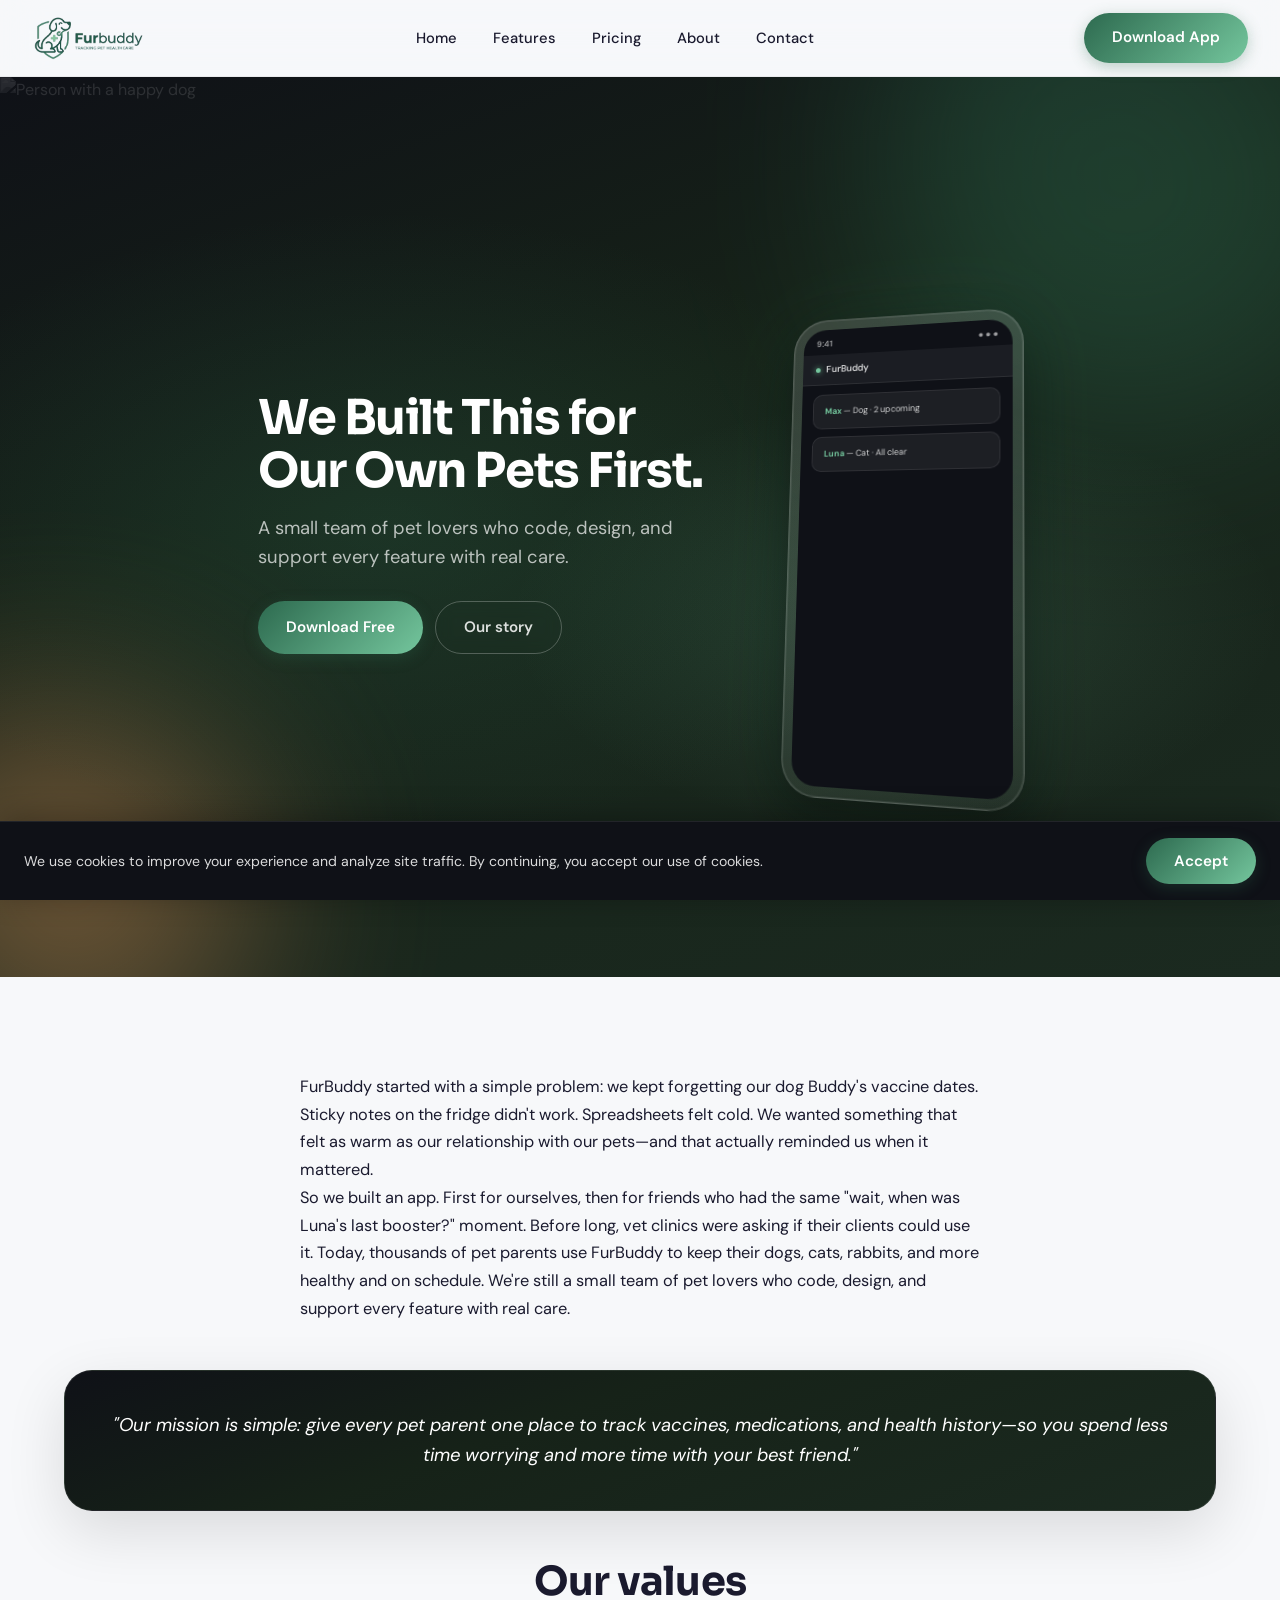
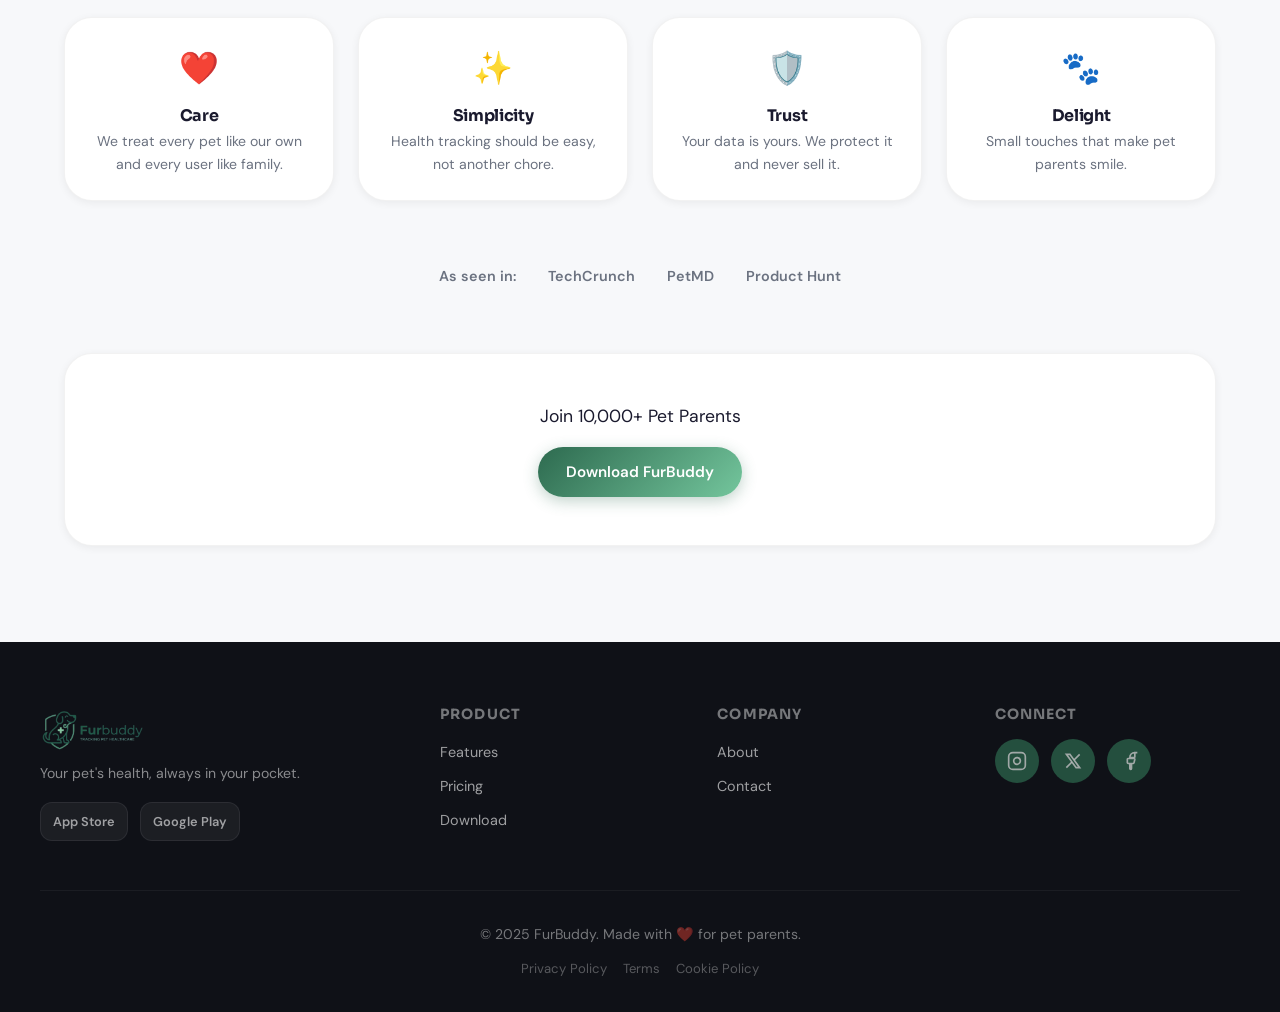
==== commit 1d82170d: "Design Changes Made" ====
--- a/about.html
+++ b/about.html
@@ -67,47 +67,47 @@
 
     <section class="section" id="our-story">
       <div class="container">
-        <div class="story-section">
+        <div class="story-section fade-in">
           <p>FurBuddy started with a simple problem: we kept forgetting our dog Buddy's vaccine dates. Sticky notes on the fridge didn't work. Spreadsheets felt cold. We wanted something that felt as warm as our relationship with our pets—and that actually reminded us when it mattered.</p>
           <p>So we built an app. First for ourselves, then for friends who had the same "wait, when was Luna's last booster?" moment. Before long, vet clinics were asking if their clients could use it. Today, thousands of pet parents use FurBuddy to keep their dogs, cats, rabbits, and more healthy and on schedule. We're still a small team of pet lovers who code, design, and support every feature with real care.</p>
         </div>
 
-        <blockquote class="mission-card">
+        <blockquote class="mission-card fade-in">
           "Our mission is simple: give every pet parent one place to track vaccines, medications, and health history—so you spend less time worrying and more time with your best friend."
         </blockquote>
 
-        <h2 class="section-title">Our values</h2>
+        <h2 class="section-title fade-in">Our values</h2>
         <div class="values-grid">
-          <article class="value-card">
+          <article class="value-card fade-in">
             <div class="icon">❤️</div>
             <h4>Care</h4>
             <p>We treat every pet like our own and every user like family.</p>
           </article>
-          <article class="value-card">
+          <article class="value-card fade-in">
             <div class="icon">✨</div>
             <h4>Simplicity</h4>
             <p>Health tracking should be easy, not another chore.</p>
           </article>
-          <article class="value-card">
+          <article class="value-card fade-in">
             <div class="icon">🛡️</div>
             <h4>Trust</h4>
             <p>Your data is yours. We protect it and never sell it.</p>
           </article>
-          <article class="value-card">
+          <article class="value-card fade-in">
             <div class="icon">🐾</div>
             <h4>Delight</h4>
             <p>Small touches that make pet parents smile.</p>
           </article>
         </div>
 
-        <div class="press-strip">
+        <div class="press-strip fade-in">
           <span>As seen in:</span>
           <span>TechCrunch</span>
           <span>PetMD</span>
           <span>Product Hunt</span>
         </div>
 
-        <div class="cta-strip">
+        <div class="cta-strip fade-in">
           <p>Join 10,000+ Pet Parents</p>
           <a href="pricing.html#download" class="btn btn-primary">Download FurBuddy</a>
         </div>
@@ -163,7 +163,7 @@
 
   <div class="cookie-banner" id="cookie-banner" role="dialog" aria-label="Cookie consent">
     <p>We use cookies to improve your experience and analyze site traffic. By continuing, you accept our use of cookies.</p>
-    <button type="button" class="btn" id="cookie-accept" aria-label="Accept cookies">Accept</button>
+    <button type="button" class="btn btn-primary" id="cookie-accept" aria-label="Accept cookies">Accept</button>
   </div>
 
   <script src="js/main.js"></script>
--- a/css/styles.css
+++ b/css/styles.css
@@ -1,77 +1,59 @@
 /* ============================================
-   FurBuddy — Design System & Global Styles
+   FurBuddy — Modern Futuristic Design System
    ============================================ */
 
-@import url('https://fonts.googleapis.com/css2?family=DM+Sans:ital,opsz,wght@0,9..40,400;0,9..40,500;0,9..40,600;1,9..40,400&family=Sora:wght@600;700;800&display=swap');
+@import url('https://fonts.googleapis.com/css2?family=DM+Sans:ital,opsz,wght@0,9..40,400;0,9..40,500;0,9..40,600;0,9..40,700;1,9..40,400&family=Sora:wght@400;600;700;800&display=swap');
 
 :root {
   --primary: #2D6A4F;
+  --primary-dark: #1b4332;
   --accent: #F4A261;
   --highlight: #74C69D;
-  --bg: #FAFAF7;
+  --bg: #f7f8fa;
+  --bg-dark: #0f1117;
   --text: #1A1A2E;
+  --text-light: rgba(26, 26, 46, 0.7);
   --muted: #6B7280;
   --white: #ffffff;
-  --shadow-soft: 0 4px 20px rgba(45, 106, 79, 0.08);
-  --shadow-card: 0 8px 30px rgba(45, 106, 79, 0.12);
-  --radius: 1rem;
-  --radius-lg: 1.5rem;
-  --radius-xl: 2rem;
-  --transition: 0.3s ease;
-}
-
-*,
-*::before,
-*::after {
-  box-sizing: border-box;
-  margin: 0;
-  padding: 0;
-}
-
-html {
-  scroll-behavior: smooth;
-}
+  --glass: rgba(255, 255, 255, 0.55);
+  --glass-border: rgba(255, 255, 255, 0.25);
+  --glass-dark: rgba(15, 17, 23, 0.6);
+  --shadow-sm: 0 2px 8px rgba(0,0,0,0.06);
+  --shadow-md: 0 8px 30px rgba(0,0,0,0.08);
+  --shadow-lg: 0 20px 60px rgba(0,0,0,0.12);
+  --shadow-glow: 0 0 40px rgba(45, 106, 79, 0.15);
+  --radius: 0.75rem;
+  --radius-lg: 1.25rem;
+  --radius-xl: 1.75rem;
+  --transition: 0.35s cubic-bezier(0.4, 0, 0.2, 1);
+  --gradient-hero: linear-gradient(160deg, #0f1117 0%, #162218 40%, #1b2a20 100%);
+  --gradient-card: linear-gradient(135deg, rgba(255,255,255,0.8) 0%, rgba(255,255,255,0.4) 100%);
+  --gradient-accent: linear-gradient(135deg, var(--primary) 0%, var(--highlight) 100%);
+}
+
+*, *::before, *::after { box-sizing: border-box; margin: 0; padding: 0; }
+html { scroll-behavior: smooth; }
 
 body {
   font-family: 'DM Sans', sans-serif;
   font-size: 1rem;
-  line-height: 1.6;
+  line-height: 1.65;
   color: var(--text);
   background: var(--bg);
   overflow-x: hidden;
-}
-
-/* Grain overlay */
-body::before {
-  content: '';
-  position: fixed;
-  inset: 0;
-  background-image: url("data:image/svg+xml,%3Csvg viewBox='0 0 256 256' xmlns='http://www.w3.org/2000/svg'%3E%3Cfilter id='noise'%3E%3CfeTurbulence type='fractalNoise' baseFrequency='0.9' numOctaves='4' stitchTiles='stitch'/%3E%3C/filter%3E%3Crect width='100%25' height='100%25' filter='url(%23noise)' opacity='0.03'/%3E%3C/svg%3E");
-  pointer-events: none;
-  z-index: 9999;
+  -webkit-font-smoothing: antialiased;
 }
 
 h1, h2, h3, h4 {
   font-family: 'Sora', sans-serif;
   font-weight: 700;
-  line-height: 1.2;
-}
-
-a {
-  color: inherit;
-  text-decoration: none;
-}
-
-img {
-  max-width: 100%;
-  height: auto;
-  display: block;
-  object-fit: cover;
-  border-radius: var(--radius-lg);
-  box-shadow: var(--shadow-soft);
-}
-
-/* Skip to content */
+  line-height: 1.15;
+  letter-spacing: -0.02em;
+}
+a { color: inherit; text-decoration: none; }
+img { max-width: 100%; height: auto; display: block; }
+
+/* ========== ACCESSIBILITY ========== */
 .skip-link {
   position: absolute;
   top: -100px;
@@ -84,11 +66,7 @@
   z-index: 10000;
   transition: top 0.2s;
 }
-.skip-link:focus {
-  top: 1rem;
-  outline: 2px solid var(--accent);
-  outline-offset: 2px;
-}
+.skip-link:focus { top: 1rem; outline: 2px solid var(--accent); outline-offset: 2px; }
 
 /* ========== NAVBAR ========== */
 .navbar {
@@ -98,15 +76,14 @@
   display: flex;
   align-items: center;
   justify-content: space-between;
-  padding: 1rem 1.5rem;
-  background: rgba(250, 250, 247, 0.85);
-  backdrop-filter: blur(12px);
-  -webkit-backdrop-filter: blur(12px);
+  padding: 0.75rem 2rem;
+  background: rgba(247, 248, 250, 0.7);
+  backdrop-filter: blur(20px) saturate(1.8);
+  -webkit-backdrop-filter: blur(20px) saturate(1.8);
+  border-bottom: 1px solid rgba(0,0,0,0.05);
   transition: box-shadow var(--transition);
 }
-.navbar.scrolled {
-  box-shadow: var(--shadow-soft);
-}
+.navbar.scrolled { box-shadow: var(--shadow-sm); }
 
 .nav-brand {
   display: flex;
@@ -117,44 +94,35 @@
   font-size: 1.25rem;
   color: var(--text);
 }
-.nav-brand img.nav-logo {
-  height: 52px;
-  width: auto;
-  display: block;
-}
-.nav-brand svg {
-  width: 28px;
-  height: 28px;
-  color: var(--primary);
-}
-
-.nav-links {
-  display: none;
-}
+.nav-brand img.nav-logo { height: 52px; width: auto; display: block; }
+
+.nav-links { display: none; }
 @media (min-width: 768px) {
-  .nav-links {
-    display: flex;
-    align-items: center;
-    gap: 2rem;
-  }
+  .nav-links { display: flex; align-items: center; gap: 2.25rem; }
 }
 .nav-links a {
   font-weight: 500;
+  font-size: 0.92rem;
   color: var(--text);
   transition: color var(--transition);
-}
-.nav-links a:hover {
-  color: var(--primary);
-}
-
-.nav-cta {
-  display: none;
-}
-@media (min-width: 768px) {
-  .nav-cta {
-    display: block;
-  }
-}
+  position: relative;
+}
+.nav-links a::after {
+  content: '';
+  position: absolute;
+  bottom: -4px;
+  left: 0;
+  width: 0;
+  height: 2px;
+  background: var(--gradient-accent);
+  border-radius: 2px;
+  transition: width var(--transition);
+}
+.nav-links a:hover { color: var(--primary); }
+.nav-links a:hover::after { width: 100%; }
+
+.nav-cta { display: none; }
+@media (min-width: 768px) { .nav-cta { display: block; } }
 
 /* Hamburger */
 .hamburger {
@@ -165,13 +133,8 @@
   border: none;
   cursor: pointer;
   padding: 0.5rem;
-  aria-label: "Open menu";
-}
-@media (min-width: 768px) {
-  .hamburger {
-    display: none;
-  }
-}
+}
+@media (min-width: 768px) { .hamburger { display: none; } }
 .hamburger span {
   width: 24px;
   height: 2px;
@@ -179,56 +142,43 @@
   border-radius: 2px;
   transition: var(--transition);
 }
-.hamburger.open span:nth-child(1) {
-  transform: rotate(45deg) translate(5px, 5px);
-}
-.hamburger.open span:nth-child(2) {
-  opacity: 0;
-}
-.hamburger.open span:nth-child(3) {
-  transform: rotate(-45deg) translate(5px, -5px);
-}
+.hamburger.open span:nth-child(1) { transform: rotate(45deg) translate(5px, 5px); }
+.hamburger.open span:nth-child(2) { opacity: 0; }
+.hamburger.open span:nth-child(3) { transform: rotate(-45deg) translate(5px, -5px); }
 
 /* Mobile drawer */
 .nav-drawer {
   position: fixed;
   top: 0;
   right: -100%;
-  width: 280px;
+  width: 300px;
   max-width: 85vw;
   height: 100vh;
-  background: var(--white);
-  box-shadow: -4px 0 24px rgba(0,0,0,0.1);
+  background: rgba(255,255,255,0.95);
+  backdrop-filter: blur(24px);
+  -webkit-backdrop-filter: blur(24px);
+  box-shadow: -8px 0 40px rgba(0,0,0,0.1);
   z-index: 999;
-  padding: 4rem 1.5rem 2rem;
-  transition: right 0.3s ease;
+  padding: 5rem 2rem 2rem;
+  transition: right 0.4s cubic-bezier(0.4, 0, 0.2, 1);
   display: flex;
   flex-direction: column;
   gap: 1.5rem;
 }
-.nav-drawer.open {
-  right: 0;
-}
-.nav-drawer a {
-  font-weight: 500;
-  font-size: 1.1rem;
-}
-.nav-drawer .btn-primary {
-  margin-top: auto;
-}
+.nav-drawer.open { right: 0; }
+.nav-drawer a { font-weight: 500; font-size: 1.1rem; }
+.nav-drawer .btn-primary { margin-top: auto; }
 .drawer-overlay {
   position: fixed;
   inset: 0;
-  background: rgba(0,0,0,0.3);
+  background: rgba(0,0,0,0.4);
   opacity: 0;
   pointer-events: none;
   z-index: 998;
-  transition: opacity 0.3s;
-}
-.drawer-overlay.open {
-  opacity: 1;
-  pointer-events: auto;
-}
+  transition: opacity 0.4s;
+  backdrop-filter: blur(4px);
+}
+.drawer-overlay.open { opacity: 1; pointer-events: auto; }
 
 /* ========== BUTTONS ========== */
 .btn {
@@ -236,66 +186,41 @@
   align-items: center;
   justify-content: center;
   gap: 0.5rem;
-  padding: 0.75rem 1.5rem;
+  padding: 0.8rem 1.75rem;
   font-family: 'DM Sans', sans-serif;
   font-weight: 600;
-  font-size: 1rem;
+  font-size: 0.95rem;
   border-radius: 9999px;
   border: none;
   cursor: pointer;
   transition: all var(--transition);
-}
-.btn:focus-visible {
-  outline: 2px solid var(--accent);
-  outline-offset: 2px;
-}
+  position: relative;
+  overflow: hidden;
+}
+.btn:focus-visible { outline: 2px solid var(--accent); outline-offset: 2px; }
 
 .btn-primary {
-  background: var(--primary);
-  color: white;
-  box-shadow: 0 4px 14px rgba(45, 106, 79, 0.35);
+  background: var(--gradient-accent);
+  color: white;
+  box-shadow: 0 4px 15px rgba(45, 106, 79, 0.3);
 }
 .btn-primary:hover {
-  background: #245a42;
-  box-shadow: 0 6px 20px rgba(244, 162, 97, 0.4);
-  transform: translateY(-1px);
+  box-shadow: 0 8px 30px rgba(45, 106, 79, 0.4), 0 0 20px rgba(116, 198, 157, 0.3);
+  transform: translateY(-2px);
 }
 
 .btn-ghost {
   background: transparent;
   color: var(--text);
-  border: 2px solid var(--text);
-}
-.btn-ghost:hover {
-  border-color: var(--primary);
-  color: var(--primary);
-}
-
-.btn-accent {
-  background: var(--accent);
-  color: var(--text);
-}
-.btn-accent:hover {
-  filter: brightness(1.05);
-  transform: translateY(-1px);
-}
+  border: 1.5px solid rgba(26, 26, 46, 0.2);
+  backdrop-filter: blur(8px);
+}
+.btn-ghost:hover { border-color: var(--primary); color: var(--primary); background: rgba(45, 106, 79, 0.05); }
 
 /* ========== LAYOUT ========== */
-.container {
-  width: 100%;
-  max-width: 1200px;
-  margin: 0 auto;
-  padding: 0 1.5rem;
-}
-
-.section {
-  padding: 4rem 0;
-}
-@media (min-width: 1024px) {
-  .section {
-    padding: 5rem 0;
-  }
-}
+.container { width: 100%; max-width: 1200px; margin: 0 auto; padding: 0 1.5rem; }
+.section { padding: 5rem 0; }
+@media (min-width: 1024px) { .section { padding: 6rem 0; } }
 
 .section-title {
   font-size: clamp(1.75rem, 4vw, 2.5rem);
@@ -306,252 +231,127 @@
 .section-subtitle {
   text-align: center;
   color: var(--muted);
-  max-width: 600px;
+  max-width: 560px;
   margin: 0 auto 3rem;
-  font-size: 1.1rem;
-}
-
-/* ========== HERO ========== */
+  font-size: 1.05rem;
+}
+
+/* ========== HERO — dark, futuristic ========== */
 .hero {
   min-height: 100vh;
   display: flex;
   flex-direction: column;
   align-items: center;
   justify-content: center;
-  padding: 6rem 1.5rem 4rem;
+  padding: 5rem 1.5rem 3rem;
   position: relative;
   overflow: hidden;
+  background: var(--gradient-hero);
+  color: white;
 }
 @media (min-width: 1024px) {
   .hero {
     flex-direction: row;
-    flex-wrap: wrap;
     justify-content: center;
     align-items: center;
-    gap: 2rem 3rem;
-    padding: 5rem 2rem 4rem;
+    gap: 4rem;
+    padding: 4rem 3rem 3rem;
   }
 }
+
 .hero-bg {
   position: absolute;
   inset: 0;
-  background: linear-gradient(135deg, rgba(45, 106, 79, 0.18) 0%, rgba(116, 198, 157, 0.2) 40%, rgba(244, 162, 97, 0.15) 100%);
+  background: radial-gradient(ellipse 60% 50% at 30% 50%, rgba(45, 106, 79, 0.25) 0%, transparent 70%),
+              radial-gradient(ellipse 50% 40% at 70% 60%, rgba(116, 198, 157, 0.15) 0%, transparent 60%);
   z-index: 1;
 }
+
 .hero-blob {
   position: absolute;
-  border-radius: 50%;
-  filter: blur(80px);
-  opacity: 0.5;
+  border-radius: 40% 60% 50% 50%;
+  filter: blur(100px);
+  opacity: 0.4;
   z-index: 0;
 }
 .hero-blob-1 {
-  width: 400px;
-  height: 400px;
-  background: var(--highlight);
-  top: -100px;
+  width: 500px;
+  height: 500px;
+  background: var(--primary);
+  top: -150px;
   right: -100px;
-  animation: float 8s ease-in-out infinite;
+  animation: blobFloat 10s ease-in-out infinite;
 }
 .hero-blob-2 {
-  width: 300px;
-  height: 300px;
+  width: 350px;
+  height: 350px;
   background: var(--accent);
-  bottom: -50px;
-  left: -80px;
-  animation: float 10s ease-in-out infinite reverse;
-}
-@keyframes float {
-  0%, 100% { transform: translate(0, 0) scale(1); }
-  50% { transform: translate(20px, -20px) scale(1.05); }
+  bottom: -80px;
+  left: -100px;
+  animation: blobFloat 12s ease-in-out infinite reverse;
+}
+@keyframes blobFloat {
+  0%, 100% { transform: translate(0, 0) rotate(0deg) scale(1); }
+  33% { transform: translate(30px, -20px) rotate(5deg) scale(1.05); }
+  66% { transform: translate(-20px, 15px) rotate(-3deg) scale(0.97); }
 }
 
 .hero-content {
   position: relative;
   z-index: 2;
   text-align: center;
-  max-width: 700px;
+  max-width: 520px;
 }
 @media (min-width: 1024px) {
   .hero-content {
-    max-width: 480px;
+    max-width: 460px;
     text-align: left;
-    flex: 0 1 auto;
+    flex: 0 0 auto;
   }
-  .hero .hero-ctas {
-    justify-content: flex-start;
-  }
-  .hero .hero-trust {
-    justify-content: flex-start;
-  }
+  .hero .hero-ctas { justify-content: flex-start; }
+  .hero .hero-trust { justify-content: flex-start; }
 }
 .hero h1 {
-  font-size: clamp(2rem, 5vw, 3.25rem);
+  font-size: clamp(2rem, 5vw, 3rem);
   margin-bottom: 1rem;
-  color: var(--text);
+  color: white;
+  line-height: 1.1;
+  letter-spacing: -0.03em;
 }
 .hero .subheadline {
-  font-size: clamp(1rem, 2vw, 1.25rem);
-  color: var(--muted);
-  margin-bottom: 2rem;
+  font-size: clamp(1rem, 2vw, 1.15rem);
+  color: rgba(255,255,255,0.7);
+  margin-bottom: 1.75rem;
   line-height: 1.6;
 }
 .hero-ctas {
   display: flex;
   flex-wrap: wrap;
-  gap: 1rem;
+  gap: 0.75rem;
   justify-content: center;
-  margin-bottom: 2.5rem;
+  margin-bottom: 1.5rem;
+}
+.hero .btn-ghost {
+  color: rgba(255,255,255,0.85);
+  border-color: rgba(255,255,255,0.25);
+}
+.hero .btn-ghost:hover {
+  color: white;
+  border-color: rgba(255,255,255,0.6);
+  background: rgba(255,255,255,0.08);
 }
 .hero-trust {
-  font-size: 0.9rem;
-  color: var(--muted);
+  font-size: 0.85rem;
+  color: rgba(255,255,255,0.5);
   display: flex;
   flex-wrap: wrap;
   align-items: center;
   justify-content: center;
   gap: 0.5rem;
 }
-.hero-trust span:not(.sep) {
-  display: inline-flex;
-  align-items: center;
-  gap: 0.25rem;
-}
-.hero-trust .sep {
-  opacity: 0.5;
-}
-
-/* Phone mockup — 3D tilt, depth, app-style screen */
-.phone-mockup-wrap {
-  perspective: 1200px;
-  margin-top: 2rem;
-  position: relative;
-  z-index: 2;
-}
-@media (min-width: 1024px) {
-  .hero .phone-mockup-wrap {
-    margin-top: 0;
-    flex: 0 0 auto;
-  }
-}
-.phone-mockup {
-  position: relative;
-  z-index: 1;
-  width: 260px;
-  height: 520px;
-  margin: 0 auto;
-  background: linear-gradient(165deg, #3d7a5f 0%, var(--primary) 25%, #1b4332 100%);
-  border-radius: 2.25rem;
-  padding: 12px;
-  box-shadow:
-    0 0 0 1px rgba(255,255,255,0.08) inset,
-    0 2px 4px rgba(0,0,0,0.1),
-    0 20px 40px rgba(45, 106, 79, 0.25),
-    0 40px 80px rgba(0,0,0,0.15);
-  animation: phoneFloat 4s ease-in-out infinite;
-  transform: perspective(1200px) rotateY(-8deg) rotateX(4deg);
-}
-.hero .phone-mockup-wrap .phone-mockup {
-  transform: perspective(1200px) rotateY(-10deg) rotateX(5deg);
-}
-.feature-block-visual .phone-mockup {
-  width: 220px;
-  height: 440px;
-  transform: perspective(1000px) rotateY(8deg) rotateX(2deg);
-}
-.feature-block-visual.reverse .phone-mockup {
-  transform: perspective(1000px) rotateY(-8deg) rotateX(2deg);
-}
-@keyframes phoneFloat {
-  0%, 100% { transform: perspective(1200px) rotateY(-8deg) rotateX(4deg) translateY(0); }
-  50% { transform: perspective(1200px) rotateY(-8deg) rotateX(4deg) translateY(-12px); }
-}
-.hero .phone-mockup-wrap .phone-mockup {
-  animation: phoneFloatHero 4s ease-in-out infinite;
-}
-@keyframes phoneFloatHero {
-  0%, 100% { transform: perspective(1200px) rotateY(-10deg) rotateX(5deg) translateY(0); }
-  50% { transform: perspective(1200px) rotateY(-10deg) rotateX(5deg) translateY(-12px); }
-}
-.phone-mockup .screen {
-  width: 100%;
-  height: 100%;
-  background: var(--bg);
-  border-radius: 1.4rem;
-  overflow: hidden;
-  display: flex;
-  flex-direction: column;
-  font-size: 10px;
-  box-shadow: 0 0 0 1px rgba(0,0,0,0.06) inset;
-}
-.phone-mockup .mock-status {
-  display: flex;
-  justify-content: space-between;
-  align-items: center;
-  padding: 8px 12px 4px;
-  font-size: 9px;
-  font-weight: 600;
-  color: var(--text);
-}
-.phone-mockup .mock-nav {
-  display: flex;
-  align-items: center;
-  gap: 6px;
-  padding: 8px 12px;
-  background: var(--white);
-  border-bottom: 1px solid rgba(0,0,0,0.06);
-  font-weight: 600;
-  color: var(--text);
-}
-.phone-mockup .mock-nav .dot { width: 4px; height: 4px; border-radius: 50%; background: var(--highlight); }
-.phone-mockup .mock-body { flex: 1; padding: 10px 12px; overflow: hidden; }
-.phone-mockup .mock-row {
-  display: flex;
-  align-items: center;
-  gap: 8px;
-  padding: 6px 0;
-  border-bottom: 1px solid rgba(0,0,0,0.06);
-  font-size: 9px;
-  color: var(--text);
-}
-.phone-mockup .mock-row:last-child { border-bottom: none; }
-.phone-mockup .mock-row .icon {
-  width: 20px; height: 20px; border-radius: 6px;
-  background: rgba(116, 198, 157, 0.4);
-  flex-shrink: 0;
-}
-.phone-mockup .mock-row .icon.amber { background: rgba(244, 162, 97, 0.4); }
-.phone-mockup .mock-card {
-  background: var(--white);
-  border-radius: 8px;
-  padding: 8px 10px;
-  margin-bottom: 6px;
-  box-shadow: 0 1px 3px rgba(0,0,0,0.06);
-  font-size: 9px;
-  color: var(--text);
-}
-.phone-mockup .mock-card strong { color: var(--primary); }
-.phone-mockup .mock-cal {
-  display: grid;
-  grid-template-columns: repeat(7, 1fr);
-  gap: 2px;
-  font-size: 8px;
-  text-align: center;
-  color: var(--muted);
-}
-.phone-mockup .mock-cal span.today { background: var(--primary); color: white; border-radius: 4px; }
-.phone-mockup .screen-label {
-  background: var(--highlight);
-  color: var(--text);
-  padding: 0.5rem;
-  border-radius: 0.5rem;
-  margin-bottom: 0.5rem;
-  font-weight: 600;
-  font-size: 10px;
-}
-.phone-mockup .screen-label.amber { background: rgba(244, 162, 97, 0.3); }
-
-/* Hero & section photos */
+.hero-trust .sep { opacity: 0.4; }
+
+/* Hero photo */
 .hero-photo {
   position: absolute;
   z-index: 0;
@@ -560,375 +360,416 @@
   object-position: center 35%;
   width: 100%;
   height: 100%;
-  opacity: 0.22;
+  opacity: 0.12;
+  mix-blend-mode: luminosity;
 }
 .hero-photo-wrap { position: relative; overflow: hidden; }
-.feature-block-photo {
+
+/* ========== PHONE MOCKUP ========== */
+.phone-mockup-wrap {
+  perspective: 1200px;
+  position: relative;
+  z-index: 2;
+}
+@media (min-width: 1024px) {
+  .hero .phone-mockup-wrap { flex: 0 0 auto; }
+}
+.phone-mockup {
+  position: relative;
+  z-index: 1;
+  width: 240px;
+  height: 490px;
+  margin: 2rem auto 0;
+  background: linear-gradient(165deg, rgba(255,255,255,0.15) 0%, rgba(255,255,255,0.05) 100%);
+  border: 1px solid rgba(255,255,255,0.15);
+  border-radius: 2.25rem;
+  padding: 10px;
+  box-shadow:
+    0 0 0 1px rgba(255,255,255,0.08) inset,
+    0 25px 50px rgba(0,0,0,0.4),
+    0 0 80px rgba(45, 106, 79, 0.15);
+  animation: phoneFloat 5s ease-in-out infinite;
+  transform: perspective(1200px) rotateY(-8deg) rotateX(4deg);
+}
+@keyframes phoneFloat {
+  0%, 100% { transform: perspective(1200px) rotateY(-8deg) rotateX(4deg) translateY(0); }
+  50% { transform: perspective(1200px) rotateY(-8deg) rotateX(4deg) translateY(-10px); }
+}
+.hero .phone-mockup-wrap .phone-mockup {
+  animation: phoneFloatHero 5s ease-in-out infinite;
+  transform: perspective(1200px) rotateY(-10deg) rotateX(5deg);
+}
+@keyframes phoneFloatHero {
+  0%, 100% { transform: perspective(1200px) rotateY(-10deg) rotateX(5deg) translateY(0); }
+  50% { transform: perspective(1200px) rotateY(-10deg) rotateX(5deg) translateY(-10px); }
+}
+.phone-mockup .screen {
   width: 100%;
-  max-width: 100%;
-  height: auto;
-  aspect-ratio: 16/10;
-  max-height: 200px;
-  object-fit: cover;
-  object-position: center center;
+  height: 100%;
+  background: var(--bg-dark);
+  border-radius: 1.5rem;
+  overflow: hidden;
+  display: flex;
+  flex-direction: column;
+  font-size: 10px;
+  color: rgba(255,255,255,0.8);
+}
+.phone-mockup .mock-status {
+  display: flex;
+  justify-content: space-between;
+  align-items: center;
+  padding: 8px 14px 4px;
+  font-size: 9px;
+  font-weight: 600;
+  color: rgba(255,255,255,0.6);
+}
+.phone-mockup .mock-nav {
+  display: flex;
+  align-items: center;
+  gap: 6px;
+  padding: 8px 14px;
+  background: rgba(255,255,255,0.05);
+  border-bottom: 1px solid rgba(255,255,255,0.08);
+  font-weight: 600;
+}
+.phone-mockup .mock-nav .dot {
+  width: 5px;
+  height: 5px;
+  border-radius: 50%;
+  background: var(--highlight);
+  box-shadow: 0 0 6px var(--highlight);
+}
+.phone-mockup .mock-body { flex: 1; padding: 10px 12px; overflow: hidden; }
+.phone-mockup .mock-row {
+  display: flex;
+  align-items: center;
+  gap: 8px;
+  padding: 7px 0;
+  border-bottom: 1px solid rgba(255,255,255,0.06);
+  font-size: 9px;
+}
+.phone-mockup .mock-row:last-child { border-bottom: none; }
+.phone-mockup .mock-row .icon {
+  width: 20px;
+  height: 20px;
+  border-radius: 6px;
+  background: rgba(116, 198, 157, 0.3);
+  flex-shrink: 0;
+}
+.phone-mockup .mock-row .icon.amber { background: rgba(244, 162, 97, 0.3); }
+.phone-mockup .mock-card {
+  background: rgba(255,255,255,0.06);
+  border: 1px solid rgba(255,255,255,0.08);
+  border-radius: 10px;
+  padding: 10px 12px;
+  margin-bottom: 8px;
+  font-size: 9px;
+}
+.phone-mockup .mock-card strong { color: var(--highlight); }
+.phone-mockup .mock-cal {
+  display: grid;
+  grid-template-columns: repeat(7, 1fr);
+  gap: 2px;
+  font-size: 8px;
+  text-align: center;
+  color: rgba(255,255,255,0.4);
+  margin-bottom: 8px;
+}
+.phone-mockup .mock-cal span.today {
+  background: var(--primary);
+  color: white;
+  border-radius: 4px;
+  box-shadow: 0 0 8px rgba(45, 106, 79, 0.5);
+}
+
+/* Feature-page phone overrides */
+.feature-block-visual .phone-mockup {
+  width: 200px;
+  height: 400px;
+  margin: 0 auto;
+}
+
+/* ========== GLASS CARDS ========== */
+.glass-card {
+  background: var(--gradient-card);
+  backdrop-filter: blur(16px);
+  -webkit-backdrop-filter: blur(16px);
+  border: 1px solid rgba(255,255,255,0.5);
+  border-radius: var(--radius-xl);
+  padding: 2rem;
+  box-shadow: var(--shadow-md);
+  transition: transform var(--transition), box-shadow var(--transition);
+}
+.glass-card:hover {
+  transform: translateY(-4px);
+  box-shadow: var(--shadow-lg), var(--shadow-glow);
+}
+
+/* ========== PROBLEM–SOLUTION ========== */
+.problem-solution {
+  background: var(--bg);
+  position: relative;
+}
+.pain-point-bar {
+  max-width: 720px;
+  margin: 0 auto 2.5rem;
+  padding: 1.25rem 2rem;
+  background: rgba(244, 162, 97, 0.08);
+  border: 1px solid rgba(244, 162, 97, 0.2);
   border-radius: var(--radius-lg);
-  box-shadow: var(--shadow-card);
+  border-left: 4px solid var(--accent);
+}
+.pain-point-text {
+  margin: 0;
+  font-size: 1.05rem;
+  color: var(--text);
+  line-height: 1.5;
+  text-align: center;
+}
+.problem-solution-grid {
+  display: grid;
+  grid-template-columns: 1fr;
+  gap: 2rem;
+  max-width: 900px;
+  margin: 0 auto;
 }
 @media (min-width: 768px) {
-  .feature-block-photo {
-    max-height: 220px;
-  }
-}
-.testimonial-card .avatar-img {
-  width: 56px;
-  height: 56px;
-  min-width: 56px;
-  min-height: 56px;
-  border-radius: 50%;
-  object-fit: cover;
-  margin-bottom: 1rem;
-  flex-shrink: 0;
-  display: block;
-}
-.about-hero-photo {
-  width: 100%;
-  max-width: 720px;
-  margin: 1.5rem auto 2.5rem;
-  aspect-ratio: 16/9;
-  max-height: 320px;
-  object-fit: cover;
-  object-position: center center;
-  border-radius: var(--radius-lg);
-  box-shadow: var(--shadow-card);
-  display: block;
-}
-.team-card .team-photo {
-  width: 80px;
-  height: 80px;
-  min-width: 80px;
-  min-height: 80px;
-  border-radius: 50%;
-  object-fit: cover;
-  margin: 0 auto 1rem;
-  display: block;
-  flex-shrink: 0;
-}
-
-/* ========== FEATURE CARDS ========== */
+  .problem-solution-grid { grid-template-columns: 1fr 1fr; gap: 2.5rem; }
+}
+.problem-block, .solution-block {
+  padding: 2rem;
+  border-radius: var(--radius-xl);
+  background: var(--white);
+  box-shadow: var(--shadow-md);
+  border: 1px solid rgba(0,0,0,0.04);
+}
+.problem-block { border-top: 3px solid var(--accent); }
+.solution-block { border-top: 3px solid var(--primary); }
+.problem-block .section-title, .solution-block .section-title {
+  text-align: left;
+  margin-bottom: 0.75rem;
+  font-size: 1.35rem;
+}
+.solution-block .section-title { color: var(--primary); }
+.problem-lead, .solution-lead {
+  font-size: 0.95rem;
+  line-height: 1.6;
+  margin-bottom: 1.25rem;
+}
+.problem-lead { color: var(--muted); }
+.solution-lead { color: var(--text); }
+.problem-list { list-style: none; }
+.problem-list li {
+  position: relative;
+  padding-left: 1.5rem;
+  margin-bottom: 0.6rem;
+  color: var(--text);
+  font-size: 0.92rem;
+  line-height: 1.5;
+}
+.problem-list li::before {
+  content: '×';
+  position: absolute;
+  left: 0;
+  color: var(--accent);
+  font-weight: 700;
+  font-size: 1.1rem;
+}
+
+/* ========== FEATURE CARDS (home) ========== */
 .features-grid {
   display: grid;
   grid-template-columns: 1fr;
   gap: 1.5rem;
 }
-@media (min-width: 640px) {
-  .features-grid {
-    grid-template-columns: repeat(2, 1fr);
-  }
-}
-@media (min-width: 1024px) {
-  .features-grid {
-    grid-template-columns: repeat(3, 1fr);
-    gap: 2rem;
-  }
-}
+@media (min-width: 640px) { .features-grid { grid-template-columns: repeat(2, 1fr); } }
+@media (min-width: 1024px) { .features-grid { grid-template-columns: repeat(3, 1fr); gap: 1.75rem; } }
 
 .feature-card {
   background: var(--white);
   padding: 1.75rem;
-  border-radius: var(--radius-lg);
-  box-shadow: var(--shadow-soft);
+  border-radius: var(--radius-xl);
+  border: 1px solid rgba(0,0,0,0.05);
+  box-shadow: var(--shadow-sm);
   transition: transform var(--transition), box-shadow var(--transition);
 }
 .feature-card:hover {
   transform: translateY(-6px);
-  box-shadow: var(--shadow-card);
+  box-shadow: var(--shadow-lg), var(--shadow-glow);
 }
 .feature-card .icon-wrap {
-  width: 48px;
-  height: 48px;
-  border-radius: 50%;
+  width: 52px;
+  height: 52px;
+  border-radius: var(--radius);
   display: flex;
   align-items: center;
   justify-content: center;
   margin-bottom: 1rem;
   font-size: 1.5rem;
 }
-.feature-card .icon-wrap.green { background: rgba(116, 198, 157, 0.3); }
-.feature-card .icon-wrap.amber { background: rgba(244, 162, 97, 0.3); }
-.feature-card .icon-wrap.primary { background: rgba(45, 106, 79, 0.15); }
-.feature-card h3 {
-  font-size: 1.15rem;
-  margin-bottom: 0.5rem;
-  color: var(--text);
-}
-.feature-card p {
-  color: var(--muted);
-  font-size: 0.95rem;
-}
+.feature-card .icon-wrap.green { background: rgba(116, 198, 157, 0.15); }
+.feature-card .icon-wrap.amber { background: rgba(244, 162, 97, 0.15); }
+.feature-card .icon-wrap.primary { background: rgba(45, 106, 79, 0.1); }
+.feature-card h3 { font-size: 1.1rem; margin-bottom: 0.5rem; }
+.feature-card p { color: var(--muted); font-size: 0.9rem; line-height: 1.55; }
+.feature-card p strong { font-weight: 600; color: var(--text); }
+
+/* ========== FEATURE CARDS WIDE (features page) ========== */
+.feature-cards-wide {
+  display: grid;
+  grid-template-columns: 1fr;
+  gap: 1.5rem;
+  margin-bottom: 2rem;
+}
+@media (min-width: 768px) { .feature-cards-wide { grid-template-columns: repeat(2, 1fr); gap: 2rem; } }
+
+.feature-card-wide {
+  display: flex;
+  flex-direction: column;
+  align-items: flex-start;
+  gap: 1.25rem;
+  background: var(--white);
+  padding: 2rem;
+  border-radius: var(--radius-xl);
+  border: 1px solid rgba(0,0,0,0.05);
+  box-shadow: var(--shadow-sm);
+  transition: transform var(--transition), box-shadow var(--transition);
+}
+@media (min-width: 640px) {
+  .feature-card-wide { flex-direction: row; align-items: center; gap: 1.5rem; }
+}
+.feature-card-wide:hover {
+  transform: translateY(-4px);
+  box-shadow: var(--shadow-lg), var(--shadow-glow);
+}
+.feature-card-wide-icon {
+  width: 80px;
+  height: 80px;
+  min-width: 80px;
+  display: flex;
+  align-items: center;
+  justify-content: center;
+  font-size: 2.5rem;
+  border-radius: var(--radius-lg);
+  background: linear-gradient(145deg, rgba(116, 198, 157, 0.2) 0%, rgba(45, 106, 79, 0.12) 100%);
+  box-shadow: 0 4px 0 rgba(45, 106, 79, 0.15), 0 8px 20px rgba(45, 106, 79, 0.1);
+  transform: perspective(400px) rotateY(-4deg) rotateX(4deg);
+  transition: transform var(--transition);
+}
+.feature-card-wide:hover .feature-card-wide-icon {
+  transform: perspective(400px) rotateY(0deg) rotateX(0deg) scale(1.08);
+}
+.feature-card-wide:nth-child(2) .feature-card-wide-icon {
+  background: linear-gradient(145deg, rgba(244, 162, 97, 0.2) 0%, rgba(244, 162, 97, 0.1) 100%);
+  box-shadow: 0 4px 0 rgba(180, 120, 60, 0.15), 0 8px 20px rgba(244, 162, 97, 0.12);
+}
+.feature-card-wide:nth-child(3) .feature-card-wide-icon {
+  background: linear-gradient(145deg, rgba(45, 106, 79, 0.2) 0%, rgba(27, 67, 50, 0.1) 100%);
+  box-shadow: 0 4px 0 rgba(27, 67, 50, 0.15), 0 8px 20px rgba(45, 106, 79, 0.12);
+}
+.feature-card-wide:nth-child(4) .feature-card-wide-icon {
+  background: linear-gradient(145deg, rgba(116, 198, 157, 0.25) 0%, rgba(74, 198, 157, 0.12) 100%);
+  box-shadow: 0 4px 0 rgba(45, 106, 79, 0.15), 0 8px 20px rgba(116, 198, 157, 0.12);
+}
+.feature-card-wide-content h3 { font-family: 'Sora', sans-serif; font-size: 1.2rem; margin-bottom: 0.4rem; }
+.feature-card-wide-content p { font-size: 0.92rem; color: var(--muted); line-height: 1.6; }
 
 /* ========== TESTIMONIALS ========== */
-.testimonials {
-  overflow: hidden;
-}
+.testimonials { overflow: hidden; }
 .testimonials-grid {
   display: grid;
   grid-template-columns: 1fr;
   gap: 1.5rem;
   align-items: stretch;
 }
-@media (min-width: 768px) {
-  .testimonials-grid {
-    grid-template-columns: repeat(3, 1fr);
-  }
-}
+@media (min-width: 768px) { .testimonials-grid { grid-template-columns: repeat(3, 1fr); } }
 
 .testimonial-card {
   background: var(--white);
-  padding: 1.5rem;
-  border-radius: var(--radius-lg);
-  box-shadow: var(--shadow-soft);
+  padding: 1.75rem;
+  border-radius: var(--radius-xl);
+  border: 1px solid rgba(0,0,0,0.05);
+  box-shadow: var(--shadow-sm);
   display: flex;
   flex-direction: column;
   min-height: 100%;
-}
-.testimonial-card .avatar {
-  width: 48px;
-  height: 48px;
+  transition: transform var(--transition), box-shadow var(--transition);
+}
+.testimonial-card:hover { transform: translateY(-3px); box-shadow: var(--shadow-md); }
+.testimonial-card .avatar-img {
+  width: 52px;
+  height: 52px;
   border-radius: 50%;
-  display: flex;
-  align-items: center;
-  justify-content: center;
-  font-family: 'Sora', sans-serif;
-  font-weight: 700;
-  color: white;
+  object-fit: cover;
   margin-bottom: 1rem;
-  font-size: 1.1rem;
+  border: 2px solid rgba(116, 198, 157, 0.3);
 }
 .testimonial-card .quote {
   font-style: italic;
   color: var(--text);
   margin-bottom: 0.75rem;
-  font-size: 0.95rem;
+  font-size: 0.93rem;
   flex: 1;
-  line-height: 1.5;
-}
-.testimonial-card .author {
-  font-size: 0.9rem;
-  color: var(--muted);
-  margin-top: auto;
-}
+  line-height: 1.55;
+}
+.testimonial-card .author { font-size: 0.85rem; color: var(--muted); margin-top: auto; }
 
 /* ========== APP BANNER ========== */
 .app-banner {
-  background: linear-gradient(135deg, var(--primary) 0%, #1b4332 100%);
-  padding: 4rem 1.5rem;
+  background: var(--gradient-hero);
+  padding: 5rem 1.5rem;
   text-align: center;
   color: white;
+  position: relative;
+  overflow: hidden;
+}
+.app-banner::before {
+  content: '';
+  position: absolute;
+  inset: 0;
+  background: radial-gradient(circle at 50% 50%, rgba(116, 198, 157, 0.15) 0%, transparent 60%);
 }
 .app-banner h2 {
-  font-size: clamp(1.5rem, 3vw, 2rem);
-  margin-bottom: 1.5rem;
+  position: relative;
+  font-size: clamp(1.5rem, 3vw, 2.25rem);
+  margin-bottom: 1.75rem;
+  letter-spacing: -0.02em;
 }
 .app-badges {
+  position: relative;
   display: flex;
   flex-wrap: wrap;
   gap: 1rem;
   justify-content: center;
-  align-items: center;
 }
 .app-badges a {
   display: inline-flex;
   align-items: center;
   gap: 0.5rem;
-  background: rgba(255,255,255,0.15);
-  padding: 0.75rem 1.25rem;
-  border-radius: var(--radius);
+  background: rgba(255,255,255,0.1);
+  border: 1px solid rgba(255,255,255,0.15);
+  padding: 0.85rem 1.5rem;
+  border-radius: var(--radius-lg);
   color: white;
   font-weight: 600;
-  transition: background var(--transition);
-}
-.app-badges a:hover {
-  background: rgba(255,255,255,0.25);
-}
-.app-badges svg {
-  width: 24px;
-  height: 24px;
-}
-
-/* ========== PAGE HERO (inner pages) ========== */
+  transition: all var(--transition);
+  backdrop-filter: blur(8px);
+}
+.app-badges a:hover { background: rgba(255,255,255,0.2); transform: translateY(-2px); }
+.app-badges svg { width: 22px; height: 22px; }
+
+/* ========== PRICING ========== */
 .page-hero {
   padding: 6rem 1.5rem 3rem;
   text-align: center;
-  background: linear-gradient(180deg, rgba(45, 106, 79, 0.06) 0%, transparent 100%);
+  background: var(--gradient-hero);
+  color: white;
 }
 .page-hero h1 {
   font-size: clamp(1.75rem, 4vw, 2.75rem);
-  color: var(--text);
-}
-
-/* ========== FEATURE BLOCKS (alternating) ========== */
-.feature-block {
-  display: grid;
-  grid-template-columns: 1fr;
-  gap: 2rem;
-  align-items: center;
-  padding: 3rem 0;
-}
-@media (min-width: 1024px) {
-  .feature-block {
-    grid-template-columns: 1fr 1fr;
-    gap: 4rem;
-  }
-  .feature-block.reverse .feature-block-content {
-    order: 2;
-  }
-  .feature-block.reverse .feature-block-visual {
-    order: 1;
-  }
-}
-.feature-block h2 {
-  font-size: 1.5rem;
-  margin-bottom: 1rem;
-  color: var(--text);
-}
-.feature-block ul {
-  list-style: none;
-}
-.feature-block li {
-  display: flex;
-  align-items: flex-start;
-  gap: 0.75rem;
-  margin-bottom: 0.75rem;
-  color: var(--muted);
-}
-.feature-block li::before {
-  content: '✓';
-  color: var(--highlight);
-  font-weight: 700;
-  flex-shrink: 0;
-}
-.feature-block-visual {
-  display: flex;
-  flex-direction: column;
-  gap: 1.25rem;
-  max-width: 360px;
-  margin: 0 auto;
-}
-@media (min-width: 1024px) {
-  .feature-block-visual {
-    margin: 0;
-    max-width: 100%;
-  }
-}
-.feature-block-visual .phone-mockup {
-  margin: 0 auto;
-}
-.feature-block-visual .feature-block-photo {
-  order: -1;
-  width: 100%;
-}
-
-/* First feature block: content only (no image/mockup — hero already has it) */
-.feature-block-first {
-  grid-template-columns: 1fr;
-}
-.feature-block-first .feature-block-content {
-  max-width: 640px;
-  margin: 0 auto;
-  text-align: center;
-}
-.feature-block-first .feature-block-content ul {
-  display: inline-block;
-  text-align: left;
-}
-
-/* ========== FEATURE CARDS WIDE (Features page) ========== */
-.feature-cards-wide {
-  display: grid;
-  grid-template-columns: 1fr;
-  gap: 1.5rem;
-  margin-bottom: 2rem;
-}
-@media (min-width: 768px) {
-  .feature-cards-wide {
-    grid-template-columns: repeat(2, 1fr);
-    gap: 2rem;
-  }
-}
-
-.feature-card-wide {
-  display: flex;
-  flex-direction: column;
-  align-items: flex-start;
-  gap: 1.25rem;
-  background: var(--white);
-  padding: 1.75rem;
-  border-radius: var(--radius-lg);
-  box-shadow: var(--shadow-soft);
-  transition: transform var(--transition), box-shadow var(--transition);
-}
-@media (min-width: 640px) {
-  .feature-card-wide {
-    flex-direction: row;
-    align-items: center;
-    gap: 1.5rem;
-    padding: 2rem;
-  }
-}
-.feature-card-wide:hover {
-  transform: translateY(-4px);
-  box-shadow: var(--shadow-card);
-}
-
-.feature-card-wide-icon {
-  width: 88px;
-  height: 88px;
-  min-width: 88px;
-  min-height: 88px;
-  display: flex;
-  align-items: center;
-  justify-content: center;
-  font-size: 2.75rem;
-  line-height: 1;
-  border-radius: 1.25rem;
-  background: linear-gradient(145deg, rgba(116, 198, 157, 0.35) 0%, rgba(45, 106, 79, 0.2) 100%);
-  box-shadow:
-    0 4px 0 rgba(45, 106, 79, 0.2),
-    0 8px 20px rgba(45, 106, 79, 0.15);
-  transform: perspective(400px) rotateY(-5deg) rotateX(5deg);
-  transition: transform var(--transition);
-}
-.feature-card-wide:hover .feature-card-wide-icon {
-  transform: perspective(400px) rotateY(0deg) rotateX(0deg) scale(1.05);
-}
-.feature-card-wide:nth-child(2) .feature-card-wide-icon {
-  background: linear-gradient(145deg, rgba(244, 162, 97, 0.35) 0%, rgba(244, 162, 97, 0.2) 100%);
-  box-shadow: 0 4px 0 rgba(180, 120, 60, 0.25), 0 8px 20px rgba(244, 162, 97, 0.2);
-}
-.feature-card-wide:nth-child(3) .feature-card-wide-icon {
-  background: linear-gradient(145deg, rgba(45, 106, 79, 0.25) 0%, rgba(27, 67, 50, 0.2) 100%);
-  box-shadow: 0 4px 0 rgba(27, 67, 50, 0.25), 0 8px 20px rgba(45, 106, 79, 0.18);
-}
-.feature-card-wide:nth-child(4) .feature-card-wide-icon {
-  background: linear-gradient(145deg, rgba(116, 198, 157, 0.4) 0%, rgba(74, 198, 157, 0.25) 100%);
-  box-shadow: 0 4px 0 rgba(45, 106, 79, 0.2), 0 8px 20px rgba(116, 198, 157, 0.2);
-}
-
-.feature-card-wide-content h3 {
-  font-family: 'Sora', sans-serif;
-  font-size: 1.25rem;
-  font-weight: 700;
-  color: var(--text);
-  margin-bottom: 0.5rem;
-}
-.feature-card-wide-content p {
-  font-size: 0.95rem;
-  color: var(--muted);
-  line-height: 1.6;
-  margin: 0;
-}
-
-/* ========== PRICING ========== */
+  color: white;
+}
+
 .pricing-toggle-wrap {
   display: flex;
   align-items: center;
@@ -936,10 +777,7 @@
   gap: 1rem;
   margin-bottom: 2.5rem;
 }
-.pricing-toggle-wrap span {
-  color: var(--muted);
-  font-weight: 500;
-}
+.pricing-toggle-wrap span { color: var(--muted); font-weight: 500; }
 .pricing-toggle {
   position: relative;
   width: 56px;
@@ -947,6 +785,7 @@
   background: var(--primary);
   border-radius: 9999px;
   cursor: pointer;
+  border: none;
 }
 .pricing-toggle::after {
   content: '';
@@ -958,16 +797,15 @@
   background: white;
   border-radius: 50%;
   transition: transform 0.3s;
-}
-.pricing-toggle.annual::after {
-  transform: translateX(28px);
-}
+  box-shadow: 0 2px 4px rgba(0,0,0,0.15);
+}
+.pricing-toggle.annual::after { transform: translateX(28px); }
 .pricing-badge {
-  background: var(--highlight);
-  color: var(--text);
+  background: var(--gradient-accent);
+  color: white;
   font-size: 0.75rem;
   font-weight: 700;
-  padding: 0.25rem 0.5rem;
+  padding: 0.3rem 0.6rem;
   border-radius: 0.5rem;
 }
 
@@ -977,90 +815,64 @@
   gap: 1.5rem;
   margin-bottom: 3rem;
 }
-@media (min-width: 1024px) {
-  .pricing-grid {
-    grid-template-columns: repeat(3, 1fr);
-    align-items: stretch;
-  }
-}
+@media (min-width: 1024px) { .pricing-grid { grid-template-columns: repeat(3, 1fr); align-items: stretch; } }
 
 .pricing-card {
   background: var(--white);
-  padding: 2rem;
-  border-radius: var(--radius-lg);
-  box-shadow: var(--shadow-soft);
-  border: 2px solid transparent;
+  padding: 2.25rem;
+  border-radius: var(--radius-xl);
+  border: 1px solid rgba(0,0,0,0.05);
+  box-shadow: var(--shadow-sm);
   position: relative;
   display: flex;
   flex-direction: column;
-}
+  transition: transform var(--transition), box-shadow var(--transition);
+}
+.pricing-card:hover { transform: translateY(-4px); box-shadow: var(--shadow-lg); }
 .pricing-card.popular {
-  border-color: var(--primary);
-  box-shadow: 0 8px 30px rgba(45, 106, 79, 0.2);
+  border: 2px solid var(--primary);
+  box-shadow: var(--shadow-lg), var(--shadow-glow);
 }
 .pricing-card .badge {
   position: absolute;
-  top: -10px;
+  top: -12px;
   left: 50%;
   transform: translateX(-50%);
-  background: var(--primary);
+  background: var(--gradient-accent);
   color: white;
   font-size: 0.75rem;
   font-weight: 700;
-  padding: 0.35rem 0.75rem;
+  padding: 0.4rem 1rem;
   border-radius: 9999px;
-}
-.pricing-card h3 {
-  font-size: 1.25rem;
-  margin-bottom: 0.25rem;
-}
-.pricing-card .tagline {
-  font-size: 0.9rem;
-  color: var(--muted);
-  margin-bottom: 1rem;
-}
+  white-space: nowrap;
+}
+.pricing-card h3 { font-size: 1.25rem; margin-bottom: 0.25rem; }
+.pricing-card .tagline { font-size: 0.88rem; color: var(--muted); margin-bottom: 1rem; }
 .pricing-card .price {
   font-family: 'Sora', sans-serif;
-  font-size: 2rem;
+  font-size: 2.25rem;
   font-weight: 800;
-  color: var(--primary);
-  margin-bottom: 0.5rem;
-}
-.pricing-card .price-note {
-  font-size: 0.85rem;
-  color: var(--muted);
-  margin-bottom: 1.5rem;
-}
-.pricing-card ul {
-  list-style: none;
-  flex: 1;
-}
+  background: var(--gradient-accent);
+  -webkit-background-clip: text;
+  -webkit-text-fill-color: transparent;
+  background-clip: text;
+  margin-bottom: 0.25rem;
+}
+.pricing-card .price-note { font-size: 0.82rem; color: var(--muted); margin-bottom: 1.5rem; }
+.pricing-card ul { list-style: none; flex: 1; }
 .pricing-card li {
   display: flex;
   align-items: center;
   gap: 0.5rem;
   margin-bottom: 0.5rem;
-  font-size: 0.95rem;
-  color: var(--text);
-}
-.pricing-card li::before {
-  content: '✓';
-  color: var(--highlight);
-  font-weight: 700;
-}
-.pricing-card .btn {
-  width: 100%;
-  margin-top: 1.5rem;
-}
+  font-size: 0.92rem;
+}
+.pricing-card li::before { content: '✓'; color: var(--highlight); font-weight: 700; }
+.pricing-card .btn { width: 100%; margin-top: 1.5rem; }
 
 /* FAQ */
-.faq-list {
-  max-width: 700px;
-  margin: 0 auto;
-}
-.faq-item {
-  border-bottom: 1px solid rgba(0,0,0,0.08);
-}
+.faq-list { max-width: 700px; margin: 0 auto; }
+.faq-item { border-bottom: 1px solid rgba(0,0,0,0.06); }
 .faq-item button {
   width: 100%;
   display: flex;
@@ -1071,142 +883,82 @@
   border: none;
   font-family: 'Sora', sans-serif;
   font-weight: 600;
-  font-size: 1rem;
+  font-size: 0.95rem;
   text-align: left;
   color: var(--text);
   cursor: pointer;
   transition: color var(--transition);
 }
-.faq-item button:hover {
-  color: var(--primary);
-}
-.faq-item button:focus-visible {
-  outline: 2px solid var(--accent);
-  outline-offset: 2px;
-}
-.faq-item button .icon {
-  flex-shrink: 0;
-  transition: transform 0.3s;
-}
-.faq-item.open button .icon {
-  transform: rotate(180deg);
-}
-.faq-item .content {
-  max-height: 0;
-  overflow: hidden;
-  transition: max-height 0.3s ease;
-}
-.faq-item .content-inner {
-  padding-bottom: 1.25rem;
-  color: var(--muted);
-  font-size: 0.95rem;
-  line-height: 1.6;
-}
+.faq-item button:hover { color: var(--primary); }
+.faq-item button:focus-visible { outline: 2px solid var(--accent); outline-offset: 2px; }
+.faq-item button .icon { flex-shrink: 0; transition: transform 0.3s; font-size: 0.75rem; }
+.faq-item.open button .icon { transform: rotate(180deg); }
+.faq-item .content { max-height: 0; overflow: hidden; transition: max-height 0.3s ease; }
+.faq-item .content-inner { padding-bottom: 1.25rem; color: var(--muted); font-size: 0.92rem; line-height: 1.6; }
+
+/* Comparison table */
+.comparison-table {
+  width: 100%;
+  max-width: 800px;
+  margin: 0 auto 3rem;
+  border-collapse: collapse;
+  font-size: 0.88rem;
+}
+.comparison-table th, .comparison-table td { padding: 0.75rem 1rem; text-align: left; border-bottom: 1px solid rgba(0,0,0,0.06); }
+.comparison-table th { font-family: 'Sora', sans-serif; font-weight: 600; background: var(--bg); }
+.comparison-table .check { color: var(--highlight); font-weight: 700; }
+@media (max-width: 768px) { .comparison-table .hide-mobile { display: none; } }
 
 /* ========== ABOUT ========== */
 .story-section {
-  max-width: 720px;
+  max-width: 680px;
   margin: 0 auto 3rem;
-  font-size: 1.05rem;
+  font-size: 1.02rem;
   line-height: 1.7;
   color: var(--text);
 }
 .mission-card {
-  background: var(--primary);
+  background: var(--gradient-hero);
   color: white;
   padding: 2.5rem;
-  border-radius: var(--radius-lg);
+  border-radius: var(--radius-xl);
   text-align: center;
   margin-bottom: 3rem;
-  font-size: 1.2rem;
+  font-size: 1.15rem;
   font-style: italic;
   line-height: 1.6;
-}
-
-.team-grid {
-  display: grid;
-  grid-template-columns: repeat(auto-fill, minmax(200px, 1fr));
-  gap: 1.5rem;
-  margin-bottom: 3rem;
-  align-items: stretch;
-}
-.team-card {
-  text-align: center;
-  display: flex;
-  flex-direction: column;
-  align-items: center;
-  min-height: 260px;
-}
-.team-card .avatar {
-  width: 80px;
-  height: 80px;
-  border-radius: 50%;
-  margin: 0 auto 1rem;
-  display: flex;
-  align-items: center;
-  justify-content: center;
-  font-family: 'Sora', sans-serif;
-  font-weight: 700;
-  color: white;
-  font-size: 1.5rem;
-}
-.team-card h4 {
-  font-size: 1rem;
-  margin-bottom: 0.25rem;
-}
-.team-card .title {
-  font-size: 0.85rem;
-  color: var(--muted);
-  margin-bottom: 0.5rem;
-}
-.team-card .pet-fact {
-  font-size: 0.85rem;
-  color: var(--text);
-  font-style: italic;
-  margin-top: auto;
-}
-
+  border: 1px solid rgba(255,255,255,0.08);
+  box-shadow: var(--shadow-lg);
+}
 .values-grid {
   display: grid;
   grid-template-columns: repeat(2, 1fr);
   gap: 1.5rem;
 }
-@media (min-width: 640px) {
-  .values-grid {
-    grid-template-columns: repeat(4, 1fr);
-  }
-}
+@media (min-width: 640px) { .values-grid { grid-template-columns: repeat(4, 1fr); } }
 .value-card {
   text-align: center;
   padding: 1.5rem;
-}
-.value-card .icon {
-  font-size: 2rem;
-  margin-bottom: 0.75rem;
-}
-.value-card h4 {
-  font-size: 1rem;
-  margin-bottom: 0.25rem;
-}
-.value-card p {
-  font-size: 0.9rem;
-  color: var(--muted);
-}
-
+  background: var(--white);
+  border-radius: var(--radius-xl);
+  border: 1px solid rgba(0,0,0,0.05);
+  box-shadow: var(--shadow-sm);
+  transition: transform var(--transition), box-shadow var(--transition);
+}
+.value-card:hover { transform: translateY(-3px); box-shadow: var(--shadow-md); }
+.value-card .icon { font-size: 2rem; margin-bottom: 0.75rem; }
+.value-card h4 { font-size: 1rem; margin-bottom: 0.25rem; }
+.value-card p { font-size: 0.88rem; color: var(--muted); }
 .press-strip {
   display: flex;
   flex-wrap: wrap;
   align-items: center;
   justify-content: center;
   gap: 2rem;
-  padding: 2rem;
+  padding: 2rem 0;
   margin-top: 2rem;
 }
-.press-strip span {
-  font-weight: 600;
-  color: var(--muted);
-  font-size: 0.9rem;
-}
+.press-strip span { font-weight: 600; color: var(--muted); font-size: 0.9rem; }
 
 /* ========== CONTACT ========== */
 .contact-wrap {
@@ -1215,36 +967,12 @@
   gap: 2rem;
   padding: 3rem 0;
 }
-@media (min-width: 768px) {
-  .contact-wrap {
-    grid-template-columns: 1fr 1fr;
-    gap: 3rem;
-  }
-}
-
-.contact-info h2 {
-  font-size: 1.5rem;
-  margin-bottom: 1rem;
-  color: var(--text);
-}
-.contact-info p {
-  color: var(--muted);
-  margin-bottom: 1rem;
-}
-.contact-info a[href^="mailto"] {
-  color: var(--primary);
-  font-weight: 600;
-}
-.contact-info .response-time {
-  font-size: 0.9rem;
-  color: var(--muted);
-  margin-bottom: 1.5rem;
-}
-.social-buttons {
-  display: flex;
-  gap: 0.75rem;
-  margin-bottom: 2rem;
-}
+@media (min-width: 768px) { .contact-wrap { grid-template-columns: 1fr 1fr; gap: 3rem; } }
+.contact-info h2 { font-size: 1.5rem; margin-bottom: 1rem; }
+.contact-info p { color: var(--muted); margin-bottom: 1rem; }
+.contact-info a[href^="mailto"] { color: var(--primary); font-weight: 600; }
+.contact-info .response-time { font-size: 0.88rem; color: var(--muted); margin-bottom: 1.5rem; }
+.social-buttons { display: flex; gap: 0.75rem; margin-bottom: 2rem; }
 .social-buttons a {
   width: 44px;
   height: 44px;
@@ -1254,73 +982,45 @@
   display: flex;
   align-items: center;
   justify-content: center;
-  transition: transform var(--transition), background var(--transition);
-}
-.social-buttons a:hover {
-  background: var(--accent);
-  transform: scale(1.05);
-}
-.social-buttons svg {
-  width: 20px;
-  height: 20px;
-}
-.paw-decoration {
-  margin-top: 2rem;
-  opacity: 0.2;
-}
-.paw-decoration svg {
-  width: 120px;
-  height: 120px;
-  color: var(--primary);
-}
+  transition: all var(--transition);
+}
+.social-buttons a:hover { background: var(--highlight); transform: scale(1.1); box-shadow: 0 0 20px rgba(116, 198, 157, 0.3); }
+.social-buttons svg { width: 20px; height: 20px; }
+.paw-decoration { margin-top: 2rem; opacity: 0.15; }
+.paw-decoration svg { width: 120px; height: 120px; color: var(--primary); }
 
 .contact-form-wrap {
   background: var(--white);
   padding: 2rem;
-  border-radius: var(--radius-lg);
-  box-shadow: var(--shadow-soft);
-}
-.contact-form-wrap label {
-  display: block;
-  font-weight: 500;
-  margin-bottom: 0.35rem;
-  color: var(--text);
-}
+  border-radius: var(--radius-xl);
+  border: 1px solid rgba(0,0,0,0.05);
+  box-shadow: var(--shadow-md);
+}
+.contact-form-wrap label { display: block; font-weight: 600; margin-bottom: 0.35rem; font-size: 0.92rem; }
 .contact-form-wrap input,
 .contact-form-wrap select,
 .contact-form-wrap textarea {
   width: 100%;
-  padding: 0.75rem 1rem;
-  border: 1px solid #e5e7eb;
+  padding: 0.8rem 1rem;
+  border: 1px solid rgba(0,0,0,0.1);
   border-radius: var(--radius);
   font-family: inherit;
-  font-size: 1rem;
+  font-size: 0.95rem;
   margin-bottom: 1rem;
-  transition: border-color var(--transition);
+  background: var(--bg);
+  transition: all var(--transition);
 }
 .contact-form-wrap input:focus,
 .contact-form-wrap select:focus,
 .contact-form-wrap textarea:focus {
   outline: none;
   border-color: var(--primary);
-  box-shadow: 0 0 0 3px rgba(45, 106, 79, 0.15);
-}
-.contact-form-wrap .error {
-  color: #dc2626;
-  font-size: 0.85rem;
-  margin-top: -0.5rem;
-  margin-bottom: 0.5rem;
-}
-.contact-form-wrap .success-message {
-  display: none;
-  text-align: center;
-  padding: 2rem;
-  color: var(--primary);
-  font-weight: 600;
-}
-.contact-form-wrap .success-message.show {
-  display: block;
-}
+  box-shadow: 0 0 0 3px rgba(45, 106, 79, 0.12);
+  background: var(--white);
+}
+.contact-form-wrap .error { color: #dc2626; font-size: 0.82rem; margin-top: -0.5rem; margin-bottom: 0.5rem; }
+.contact-form-wrap .success-message { display: none; text-align: center; padding: 2rem; color: var(--primary); font-weight: 600; }
+.contact-form-wrap .success-message.show { display: block; }
 .contact-form-wrap .success-checkmark {
   display: inline-block;
   width: 48px;
@@ -1339,12 +1039,8 @@
   50% { transform: scale(1.2); }
   100% { transform: scale(1); opacity: 1; }
 }
-.contact-form-wrap .form-fields {
-  transition: opacity 0.3s;
-}
-.contact-form-wrap.submitted .form-fields {
-  display: none;
-}
+.contact-form-wrap .form-fields { transition: opacity 0.3s; }
+.contact-form-wrap.submitted .form-fields { display: none; }
 .btn-loading .spinner {
   display: inline-block;
   width: 18px;
@@ -1354,34 +1050,37 @@
   border-radius: 50%;
   animation: spin 0.8s linear infinite;
   margin-right: 0.5rem;
-  vertical-align: middle;
-}
-@keyframes spin {
-  to { transform: rotate(360deg); }
-}
-
+}
+@keyframes spin { to { transform: rotate(360deg); } }
 .support-callout {
   margin-top: 2rem;
   padding: 1.5rem;
-  background: rgba(116, 198, 157, 0.2);
-  border-radius: var(--radius);
+  background: rgba(116, 198, 157, 0.1);
+  border: 1px solid rgba(116, 198, 157, 0.2);
+  border-radius: var(--radius-lg);
   text-align: center;
 }
-.support-callout p {
-  margin-bottom: 0.75rem;
-  color: var(--text);
-}
-.support-callout a {
-  color: var(--primary);
-  font-weight: 600;
-}
+.support-callout p { margin-bottom: 0.75rem; }
+.support-callout a { color: var(--primary); font-weight: 600; }
+
+/* CTA strip */
+.cta-strip {
+  text-align: center;
+  padding: 3rem 1.5rem;
+  background: var(--white);
+  border-radius: var(--radius-xl);
+  border: 1px solid rgba(0,0,0,0.05);
+  box-shadow: var(--shadow-sm);
+  margin-top: 2rem;
+}
+.cta-strip p { margin-bottom: 1rem; font-size: 1.1rem; }
 
 /* ========== FOOTER ========== */
 .footer {
-  background: var(--text);
-  color: var(--bg);
+  background: var(--bg-dark);
+  color: rgba(255,255,255,0.85);
   padding: 4rem 1.5rem 2rem;
-  margin-top: 4rem;
+  margin-top: 0;
 }
 .footer-grid {
   display: grid;
@@ -1390,66 +1089,23 @@
   max-width: 1200px;
   margin: 0 auto 3rem;
 }
-@media (min-width: 640px) {
-  .footer-grid {
-    grid-template-columns: 1.5fr 1fr 1fr 1fr;
-  }
-}
-.footer-brand {
-  font-family: 'Sora', sans-serif;
-  font-weight: 700;
-  font-size: 1.25rem;
-  margin-bottom: 0.5rem;
-  display: flex;
-  align-items: center;
-  gap: 0.5rem;
-}
-.footer-brand img.footer-logo {
-  height: 48px;
-  width: auto;
-  display: block;
-}
-.footer-brand svg {
-  width: 24px;
-  height: 24px;
-  color: var(--highlight);
-}
-.footer-tagline {
-  font-size: 0.9rem;
-  opacity: 0.8;
-  margin-bottom: 1rem;
-}
-.footer h4 {
-  font-size: 0.9rem;
-  margin-bottom: 1rem;
-  opacity: 0.9;
-}
-.footer ul {
-  list-style: none;
-}
-.footer li {
-  margin-bottom: 0.5rem;
-}
-.footer a {
-  color: inherit;
-  opacity: 0.85;
-  font-size: 0.9rem;
-  transition: opacity var(--transition);
-}
-.footer a:hover {
-  opacity: 1;
-}
-.footer-badges {
-  display: flex;
-  gap: 0.75rem;
-  margin-top: 1rem;
-}
+@media (min-width: 640px) { .footer-grid { grid-template-columns: 1.5fr 1fr 1fr 1fr; } }
+.footer-brand { margin-bottom: 0.5rem; display: flex; align-items: center; gap: 0.5rem; }
+.footer-brand img.footer-logo { height: 48px; width: auto; display: block; }
+.footer-tagline { font-size: 0.88rem; opacity: 0.6; margin-bottom: 1rem; }
+.footer h4 { font-size: 0.88rem; margin-bottom: 1rem; opacity: 0.5; text-transform: uppercase; letter-spacing: 0.08em; }
+.footer ul { list-style: none; }
+.footer li { margin-bottom: 0.5rem; }
+.footer a { color: inherit; opacity: 0.7; font-size: 0.9rem; transition: opacity var(--transition); }
+.footer a:hover { opacity: 1; }
+.footer-badges { display: flex; gap: 0.75rem; margin-top: 1rem; }
 .footer-badges a {
   display: inline-flex;
   align-items: center;
   gap: 0.35rem;
   padding: 0.5rem 0.75rem;
-  background: rgba(255,255,255,0.1);
+  background: rgba(255,255,255,0.08);
+  border: 1px solid rgba(255,255,255,0.1);
   border-radius: var(--radius);
   font-size: 0.8rem;
   font-weight: 600;
@@ -1458,21 +1114,13 @@
   max-width: 1200px;
   margin: 0 auto;
   padding-top: 2rem;
-  border-top: 1px solid rgba(255,255,255,0.15);
+  border-top: 1px solid rgba(255,255,255,0.1);
   text-align: center;
-  font-size: 0.9rem;
-  opacity: 0.8;
-}
-.footer-legal {
-  display: flex;
-  flex-wrap: wrap;
-  justify-content: center;
-  gap: 1rem;
-  margin-top: 0.75rem;
-}
-.footer-legal a {
-  font-size: 0.85rem;
-}
+  font-size: 0.88rem;
+  opacity: 0.5;
+}
+.footer-legal { display: flex; flex-wrap: wrap; justify-content: center; gap: 1rem; margin-top: 0.75rem; }
+.footer-legal a { font-size: 0.82rem; }
 
 /* ========== COOKIE BANNER ========== */
 .cookie-banner {
@@ -1480,8 +1128,8 @@
   bottom: 0;
   left: 0;
   right: 0;
-  background: var(--text);
-  color: var(--bg);
+  background: var(--bg-dark);
+  color: rgba(255,255,255,0.85);
   padding: 1rem 1.5rem;
   display: flex;
   flex-wrap: wrap;
@@ -1489,68 +1137,22 @@
   justify-content: space-between;
   gap: 1rem;
   z-index: 10000;
-  box-shadow: 0 -4px 20px rgba(0,0,0,0.2);
+  box-shadow: 0 -4px 30px rgba(0,0,0,0.3);
   transform: translateY(100%);
-  transition: transform 0.3s ease;
-}
-.cookie-banner.show {
+  transition: transform 0.4s cubic-bezier(0.4, 0, 0.2, 1);
+  border-top: 1px solid rgba(255,255,255,0.08);
+}
+.cookie-banner.show { transform: translateY(0); }
+.cookie-banner p { font-size: 0.88rem; flex: 1; min-width: 200px; }
+.cookie-banner .btn { flex-shrink: 0; }
+
+/* ========== SCROLL ANIMATIONS ========== */
+.fade-in {
+  opacity: 0;
+  transform: translateY(24px);
+  transition: opacity 0.6s ease, transform 0.6s ease;
+}
+.fade-in.visible {
+  opacity: 1;
   transform: translateY(0);
 }
-.cookie-banner p {
-  font-size: 0.9rem;
-  flex: 1;
-  min-width: 200px;
-}
-.cookie-banner .btn {
-  flex-shrink: 0;
-  background: var(--highlight);
-  color: var(--text);
-}
-
-/* Comparison table */
-.comparison-table {
-  width: 100%;
-  max-width: 800px;
-  margin: 0 auto 3rem;
-  border-collapse: collapse;
-  font-size: 0.9rem;
-}
-.comparison-table th,
-.comparison-table td {
-  padding: 0.75rem 1rem;
-  text-align: left;
-  border-bottom: 1px solid #e5e7eb;
-}
-.comparison-table th {
-  font-family: 'Sora', sans-serif;
-  font-weight: 600;
-  color: var(--text);
-  background: var(--bg);
-}
-.comparison-table td:first-child {
-  font-weight: 500;
-  color: var(--text);
-}
-.comparison-table .check {
-  color: var(--highlight);
-  font-weight: 700;
-}
-@media (max-width: 768px) {
-  .comparison-table .hide-mobile {
-    display: none;
-  }
-}
-
-/* CTA strip */
-.cta-strip {
-  text-align: center;
-  padding: 3rem 1.5rem;
-  background: rgba(45, 106, 79, 0.06);
-  border-radius: var(--radius-lg);
-  margin-top: 2rem;
-}
-.cta-strip p {
-  margin-bottom: 1rem;
-  font-size: 1.1rem;
-  color: var(--text);
-}
